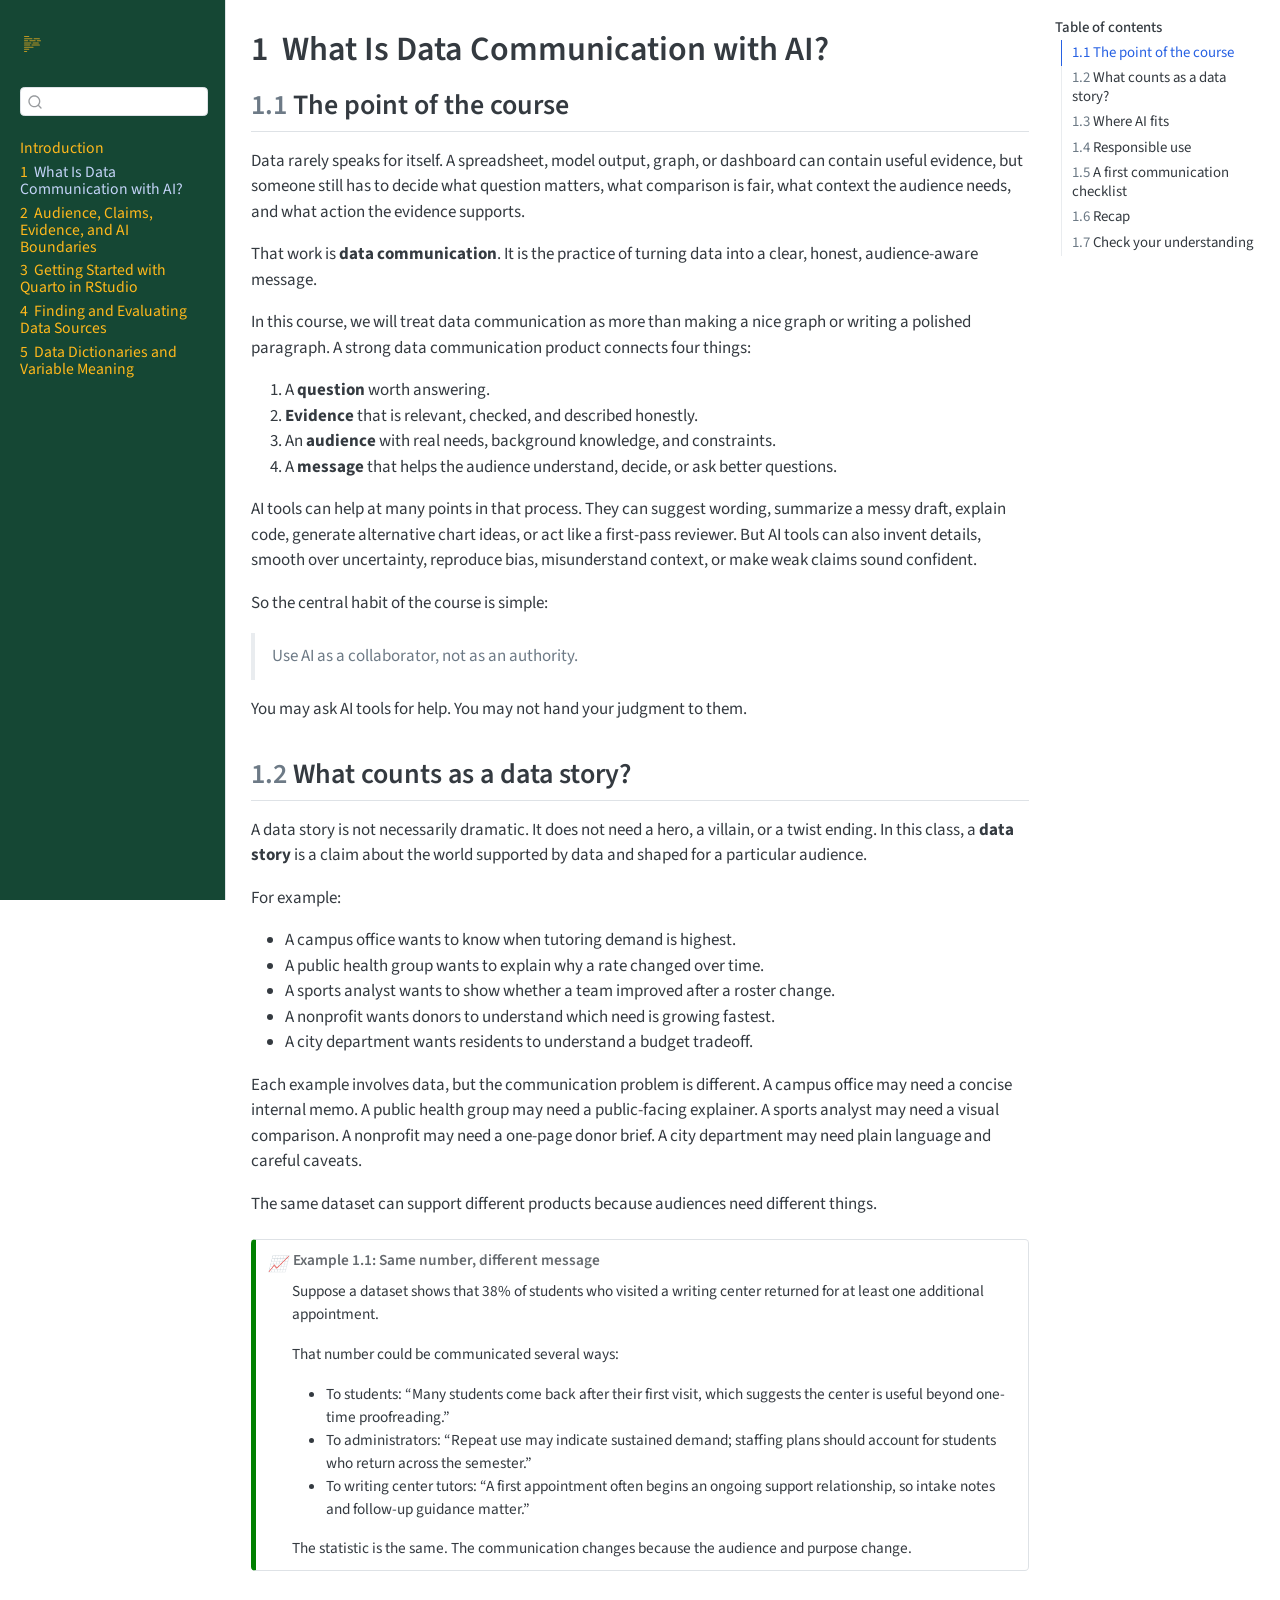
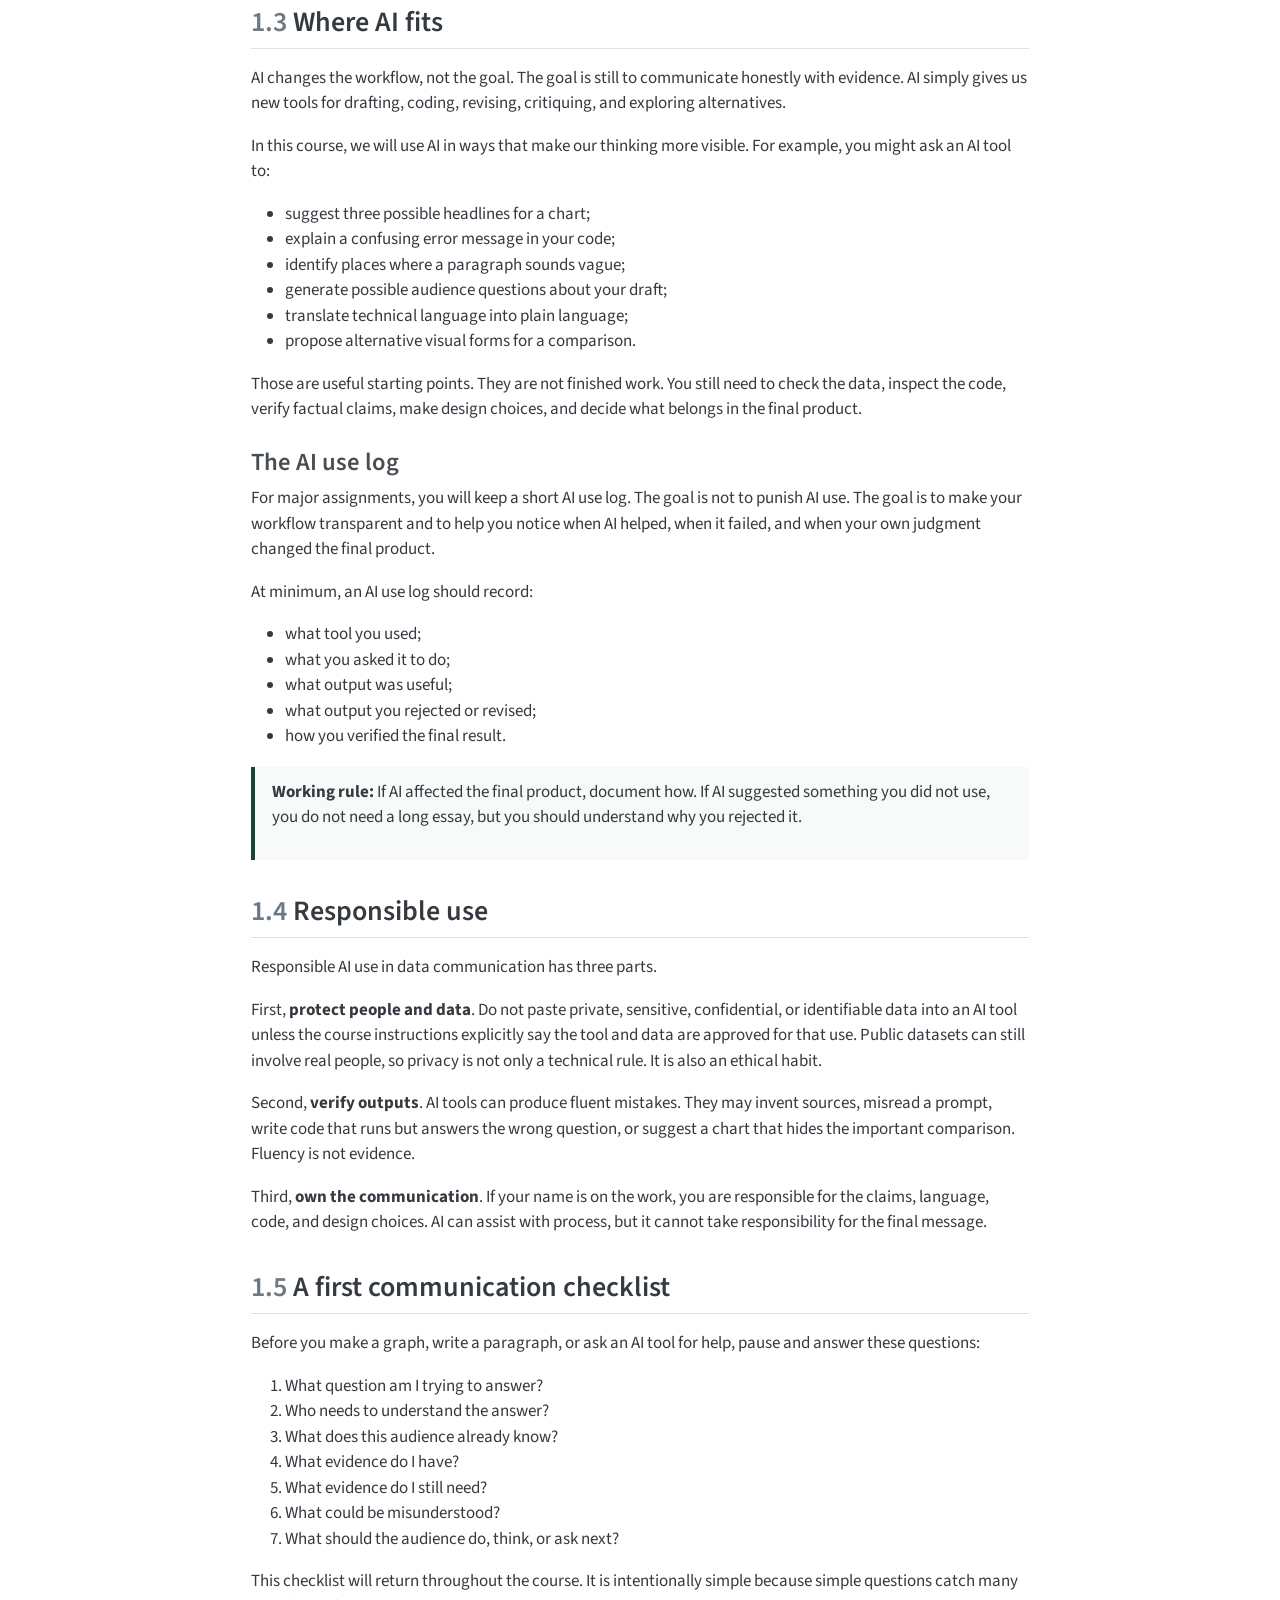
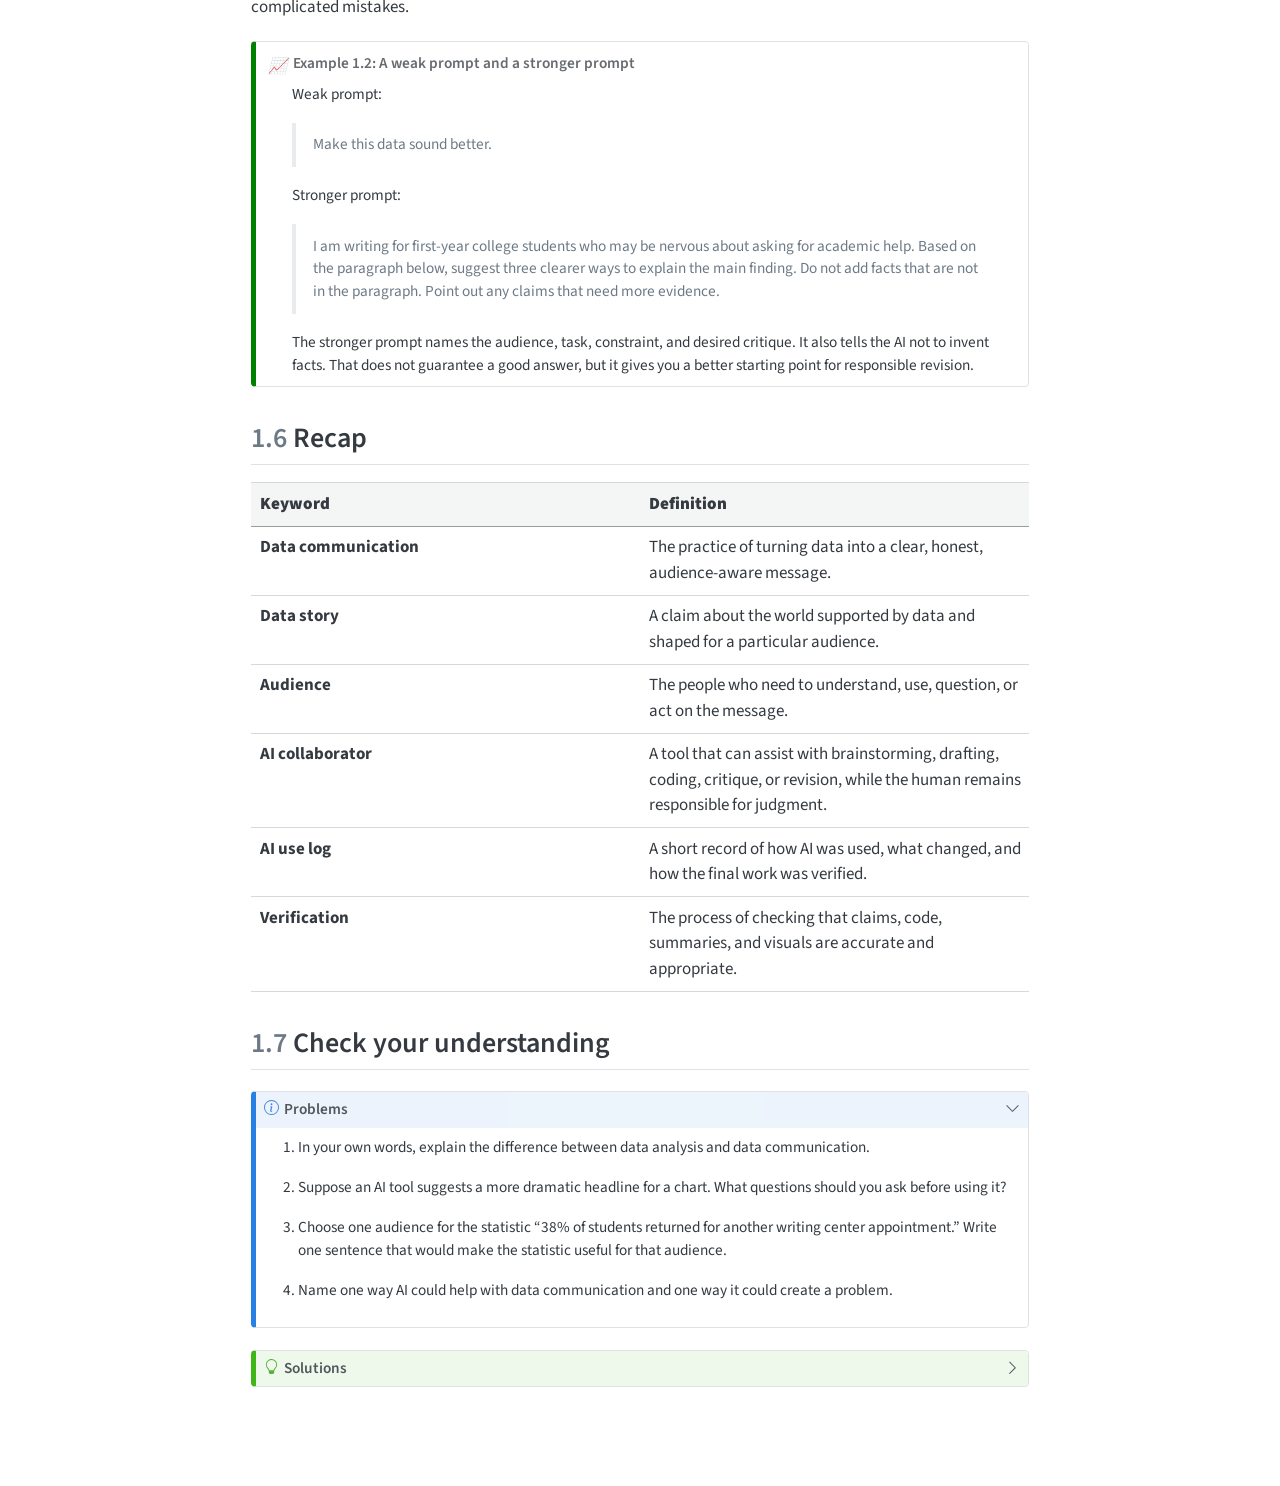
==== docs/01.html @ f8202a1c "add 05" ====
<!DOCTYPE html>
<html xmlns="http://www.w3.org/1999/xhtml" lang="en" xml:lang="en"><head>

<meta charset="utf-8">
<meta name="generator" content="quarto-1.9.38">

<meta name="viewport" content="width=device-width, initial-scale=1.0, user-scalable=yes">


<title>1&nbsp; What Is Data Communication with AI? – STA 2310 Data Communication with AI</title>
<style>
/* Default styles provided by pandoc.
** See https://pandoc.org/MANUAL.html#variables-for-html for config info.
*/
code{white-space: pre-wrap;}
span.smallcaps{font-variant: small-caps;}
div.columns{display: flex; gap: min(4vw, 1.5em);}
div.column{flex: auto; overflow-x: auto;}
div.hanging-indent{margin-left: 1.5em; text-indent: -1.5em;}
ul.task-list{list-style: none;}
ul.task-list li input[type="checkbox"] {
  width: 0.8em;
  margin: 0 0.8em 0.2em -1em; /* quarto-specific, see https://github.com/quarto-dev/quarto-cli/issues/4556 */ 
  vertical-align: middle;
}
</style>


<script src="site_libs/quarto-nav/quarto-nav.js"></script>
<script src="site_libs/quarto-nav/headroom.min.js"></script>
<script src="site_libs/clipboard/clipboard.min.js"></script>
<script src="site_libs/quarto-search/autocomplete.umd.js"></script>
<script src="site_libs/quarto-search/fuse.min.js"></script>
<script src="site_libs/quarto-search/quarto-search.js"></script>
<meta name="quarto:offset" content="./">
<script src="site_libs/quarto-html/quarto.js" type="module"></script>
<script src="site_libs/quarto-html/tabsets/tabsets.js" type="module"></script>
<script src="site_libs/quarto-html/popper.min.js"></script>
<script src="site_libs/quarto-html/tippy.umd.min.js"></script>
<script src="site_libs/quarto-html/anchor.min.js"></script>
<link href="site_libs/quarto-html/tippy.css" rel="stylesheet">
<link href="site_libs/quarto-html/quarto-syntax-highlighting-15634bcf2e68342d4ad2dfa704d543f6.css" rel="stylesheet" id="quarto-text-highlighting-styles">
<script src="site_libs/bootstrap/bootstrap.min.js"></script>
<link href="site_libs/bootstrap/bootstrap-icons.css" rel="stylesheet">
<link href="site_libs/bootstrap/bootstrap-ac731d99f942368ec2047317e7e82b91.min.css" rel="stylesheet" append-hash="true" id="quarto-bootstrap" data-mode="light">
<script id="quarto-search-options" type="application/json">{
  "location": "sidebar",
  "copy-button": false,
  "collapse-after": 3,
  "panel-placement": "start",
  "type": "textbox",
  "limit": 50,
  "keyboard-shortcut": [
    "f",
    "/",
    "s"
  ],
  "show-item-context": false,
  "language": {
    "search-no-results-text": "No results",
    "search-matching-documents-text": "matching documents",
    "search-copy-link-title": "Copy link to search",
    "search-hide-matches-text": "Hide additional matches",
    "search-more-match-text": "more match in this document",
    "search-more-matches-text": "more matches in this document",
    "search-clear-button-title": "Clear",
    "search-text-placeholder": "",
    "search-detached-cancel-button-title": "Cancel",
    "search-submit-button-title": "Submit",
    "search-label": "Search"
  }
}</script>
<style type="text/css">
.sidebar .chapter-number {
color: #FFB81c;
}
.center-panel.quarto-layout-panel {
justify-content: center;
column-gap: 1rem;
}
</style>
<style>
div.callout-example.callout {
  border-left-color: #008000;
}
div.callout-example.callout-style-default > .callout-header {
  background-color: rgba(0, 128, 0, 0.13);
}
div.callout-example .callout-toggle::before {  background-image: url('data:image/svg+xml,<svg xmlns="http://www.w3.org/2000/svg" width="16" height="16" fill="rgb(33, 37, 41)" class="bi bi-chevron-down" viewBox="0 0 16 16"><path fill-rule="evenodd" d="M1.646 4.646a.5.5 0 0 1 .708 0L8 10.293l5.646-5.647a.5.5 0 0 1 .708.708l-6 6a.5.5 0 0 1-.708 0l-6-6a.5.5 0 0 1 0-.708z"/></svg>');}
div.callout-example.callout-style-default .callout-icon::before, div.callout-example.callout-titled .callout-icon::before {
  content: '📈';
  background-image: none;
}
</style>


<link rel="stylesheet" href="styles.css">
</head>

<body class="nav-sidebar docked quarto-light">

<div id="quarto-search-results"></div>
  <header id="quarto-header" class="headroom fixed-top">
  <nav class="quarto-secondary-nav">
    <div class="container-fluid d-flex">
      <button type="button" class="quarto-btn-toggle btn" data-bs-toggle="collapse" role="button" data-bs-target=".quarto-sidebar-collapse-item" aria-controls="quarto-sidebar" aria-expanded="false" aria-label="Toggle sidebar navigation" onclick="if (window.quartoToggleHeadroom) { window.quartoToggleHeadroom(); }">
        <i class="bi bi-layout-text-sidebar-reverse"></i>
      </button>
        <nav class="quarto-page-breadcrumbs" aria-label="breadcrumb"><ol class="breadcrumb"><li class="breadcrumb-item"><a href="./01.html"><span class="chapter-number">1</span>&nbsp; <span class="chapter-title">What Is Data Communication with AI?</span></a></li></ol></nav>
        <a class="flex-grow-1" role="navigation" data-bs-toggle="collapse" data-bs-target=".quarto-sidebar-collapse-item" aria-controls="quarto-sidebar" aria-expanded="false" aria-label="Toggle sidebar navigation" onclick="if (window.quartoToggleHeadroom) { window.quartoToggleHeadroom(); }">      
        </a>
      <button type="button" class="btn quarto-search-button" aria-label="Search" onclick="window.quartoOpenSearch();">
        <i class="bi bi-search"></i>
      </button>
    </div>
  </nav>
</header>
<!-- content -->
<div id="quarto-content" class="quarto-container page-columns page-rows-contents page-layout-article">
<!-- sidebar -->
  <nav id="quarto-sidebar" class="sidebar collapse collapse-horizontal quarto-sidebar-collapse-item sidebar-navigation docked overflow-auto">
    <div class="pt-lg-2 mt-2 text-left sidebar-header">
    <div class="sidebar-title mb-0 py-0">
      <a href="./"></a> 
        <div class="sidebar-tools-main">
  <a href="" class="quarto-reader-toggle quarto-navigation-tool px-1" onclick="window.quartoToggleReader(); return false;" title="Toggle reader mode">
  <div class="quarto-reader-toggle-btn">
  <i class="bi"></i>
  </div>
</a>
</div>
    </div>
      </div>
        <div class="mt-2 flex-shrink-0 align-items-center">
        <div class="sidebar-search">
        <div id="quarto-search" class="" title="Search"></div>
        </div>
        </div>
    <div class="sidebar-menu-container"> 
    <ul class="list-unstyled mt-1">
        <li class="sidebar-item">
  <div class="sidebar-item-container"> 
  <a href="./index.html" class="sidebar-item-text sidebar-link">
 <span class="menu-text">Introduction</span></a>
  </div>
</li>
        <li class="sidebar-item">
  <div class="sidebar-item-container"> 
  <a href="./01.html" class="sidebar-item-text sidebar-link active">
 <span class="menu-text"><span class="chapter-number">1</span>&nbsp; <span class="chapter-title">What Is Data Communication with AI?</span></span></a>
  </div>
</li>
        <li class="sidebar-item">
  <div class="sidebar-item-container"> 
  <a href="./02.html" class="sidebar-item-text sidebar-link">
 <span class="menu-text"><span class="chapter-number">2</span>&nbsp; <span class="chapter-title">Audience, Claims, Evidence, and AI Boundaries</span></span></a>
  </div>
</li>
        <li class="sidebar-item">
  <div class="sidebar-item-container"> 
  <a href="./03.html" class="sidebar-item-text sidebar-link">
 <span class="menu-text"><span class="chapter-number">3</span>&nbsp; <span class="chapter-title">Getting Started with Quarto in RStudio</span></span></a>
  </div>
</li>
        <li class="sidebar-item">
  <div class="sidebar-item-container"> 
  <a href="./04.html" class="sidebar-item-text sidebar-link">
 <span class="menu-text"><span class="chapter-number">4</span>&nbsp; <span class="chapter-title">Finding and Evaluating Data Sources</span></span></a>
  </div>
</li>
        <li class="sidebar-item">
  <div class="sidebar-item-container"> 
  <a href="./05.html" class="sidebar-item-text sidebar-link">
 <span class="menu-text"><span class="chapter-number">5</span>&nbsp; <span class="chapter-title">Data Dictionaries and Variable Meaning</span></span></a>
  </div>
</li>
    </ul>
    </div>
</nav>
<div id="quarto-sidebar-glass" class="quarto-sidebar-collapse-item" data-bs-toggle="collapse" data-bs-target=".quarto-sidebar-collapse-item"></div>
<!-- margin-sidebar -->
    <div id="quarto-margin-sidebar" class="sidebar margin-sidebar">
        <nav id="TOC" role="doc-toc" class="toc-active">
    <h2 id="toc-title">Table of contents</h2>
   
  <ul>
  <li><a href="#the-point-of-the-course" id="toc-the-point-of-the-course" class="nav-link active" data-scroll-target="#the-point-of-the-course"><span class="header-section-number">1.1</span> The point of the course</a></li>
  <li><a href="#what-counts-as-a-data-story" id="toc-what-counts-as-a-data-story" class="nav-link" data-scroll-target="#what-counts-as-a-data-story"><span class="header-section-number">1.2</span> What counts as a data story?</a></li>
  <li><a href="#where-ai-fits" id="toc-where-ai-fits" class="nav-link" data-scroll-target="#where-ai-fits"><span class="header-section-number">1.3</span> Where AI fits</a>
  <ul class="collapse">
  <li><a href="#the-ai-use-log" id="toc-the-ai-use-log" class="nav-link" data-scroll-target="#the-ai-use-log">The AI use log</a></li>
  </ul></li>
  <li><a href="#responsible-use" id="toc-responsible-use" class="nav-link" data-scroll-target="#responsible-use"><span class="header-section-number">1.4</span> Responsible use</a></li>
  <li><a href="#a-first-communication-checklist" id="toc-a-first-communication-checklist" class="nav-link" data-scroll-target="#a-first-communication-checklist"><span class="header-section-number">1.5</span> A first communication checklist</a></li>
  <li><a href="#recap" id="toc-recap" class="nav-link" data-scroll-target="#recap"><span class="header-section-number">1.6</span> Recap</a></li>
  <li><a href="#check-your-understanding" id="toc-check-your-understanding" class="nav-link" data-scroll-target="#check-your-understanding"><span class="header-section-number">1.7</span> Check your understanding</a></li>
  </ul>
</nav>
    </div>
<!-- main -->
<main class="content" id="quarto-document-content">

<header id="title-block-header" class="quarto-title-block default">
<div class="quarto-title">
<h1 class="title"><span class="chapter-number">1</span>&nbsp; <span class="chapter-title">What Is Data Communication with AI?</span></h1>
</div>



<div class="quarto-title-meta">

    
  
    
  </div>
  


</header>


<section id="the-point-of-the-course" class="level2" data-number="1.1">
<h2 data-number="1.1" class="anchored" data-anchor-id="the-point-of-the-course"><span class="header-section-number">1.1</span> The point of the course</h2>
<p>Data rarely speaks for itself. A spreadsheet, model output, graph, or dashboard can contain useful evidence, but someone still has to decide what question matters, what comparison is fair, what context the audience needs, and what action the evidence supports.</p>
<p>That work is <strong>data communication</strong>. It is the practice of turning data into a clear, honest, audience-aware message.</p>
<p>In this course, we will treat data communication as more than making a nice graph or writing a polished paragraph. A strong data communication product connects four things:</p>
<ol type="1">
<li>A <strong>question</strong> worth answering.</li>
<li><strong>Evidence</strong> that is relevant, checked, and described honestly.</li>
<li>An <strong>audience</strong> with real needs, background knowledge, and constraints.</li>
<li>A <strong>message</strong> that helps the audience understand, decide, or ask better questions.</li>
</ol>
<p>AI tools can help at many points in that process. They can suggest wording, summarize a messy draft, explain code, generate alternative chart ideas, or act like a first-pass reviewer. But AI tools can also invent details, smooth over uncertainty, reproduce bias, misunderstand context, or make weak claims sound confident.</p>
<p>So the central habit of the course is simple:</p>
<blockquote class="blockquote">
<p>Use AI as a collaborator, not as an authority.</p>
</blockquote>
<p>You may ask AI tools for help. You may not hand your judgment to them.</p>
</section>
<section id="what-counts-as-a-data-story" class="level2" data-number="1.2">
<h2 data-number="1.2" class="anchored" data-anchor-id="what-counts-as-a-data-story"><span class="header-section-number">1.2</span> What counts as a data story?</h2>
<p>A data story is not necessarily dramatic. It does not need a hero, a villain, or a twist ending. In this class, a <strong>data story</strong> is a claim about the world supported by data and shaped for a particular audience.</p>
<p>For example:</p>
<ul>
<li>A campus office wants to know when tutoring demand is highest.</li>
<li>A public health group wants to explain why a rate changed over time.</li>
<li>A sports analyst wants to show whether a team improved after a roster change.</li>
<li>A nonprofit wants donors to understand which need is growing fastest.</li>
<li>A city department wants residents to understand a budget tradeoff.</li>
</ul>
<p>Each example involves data, but the communication problem is different. A campus office may need a concise internal memo. A public health group may need a public-facing explainer. A sports analyst may need a visual comparison. A nonprofit may need a one-page donor brief. A city department may need plain language and careful caveats.</p>
<p>The same dataset can support different products because audiences need different things.</p>
<div class="callout callout-style-simple callout-example callout-titled">
<div class="callout-header d-flex align-content-center">
<div class="callout-icon-container">
<i class="callout-icon"></i>
</div>
<div class="callout-title-container flex-fill">
<span class="screen-reader-only">Example</span>Example 1.1: Same number, different message
</div>
</div>
<div class="callout-body-container callout-body">
<p>Suppose a dataset shows that 38% of students who visited a writing center returned for at least one additional appointment.</p>
<p>That number could be communicated several ways:</p>
<ul>
<li>To students: “Many students come back after their first visit, which suggests the center is useful beyond one-time proofreading.”</li>
<li>To administrators: “Repeat use may indicate sustained demand; staffing plans should account for students who return across the semester.”</li>
<li>To writing center tutors: “A first appointment often begins an ongoing support relationship, so intake notes and follow-up guidance matter.”</li>
</ul>
<p>The statistic is the same. The communication changes because the audience and purpose change.</p>
</div>
</div>
</section>
<section id="where-ai-fits" class="level2" data-number="1.3">
<h2 data-number="1.3" class="anchored" data-anchor-id="where-ai-fits"><span class="header-section-number">1.3</span> Where AI fits</h2>
<p>AI changes the workflow, not the goal. The goal is still to communicate honestly with evidence. AI simply gives us new tools for drafting, coding, revising, critiquing, and exploring alternatives.</p>
<p>In this course, we will use AI in ways that make our thinking more visible. For example, you might ask an AI tool to:</p>
<ul>
<li>suggest three possible headlines for a chart;</li>
<li>explain a confusing error message in your code;</li>
<li>identify places where a paragraph sounds vague;</li>
<li>generate possible audience questions about your draft;</li>
<li>translate technical language into plain language;</li>
<li>propose alternative visual forms for a comparison.</li>
</ul>
<p>Those are useful starting points. They are not finished work. You still need to check the data, inspect the code, verify factual claims, make design choices, and decide what belongs in the final product.</p>
<section id="the-ai-use-log" class="level3">
<h3 class="anchored" data-anchor-id="the-ai-use-log">The AI use log</h3>
<p>For major assignments, you will keep a short AI use log. The goal is not to punish AI use. The goal is to make your workflow transparent and to help you notice when AI helped, when it failed, and when your own judgment changed the final product.</p>
<p>At minimum, an AI use log should record:</p>
<ul>
<li>what tool you used;</li>
<li>what you asked it to do;</li>
<li>what output was useful;</li>
<li>what output you rejected or revised;</li>
<li>how you verified the final result.</li>
</ul>
<div class="ai-use-log">
<p><strong>Working rule:</strong> If AI affected the final product, document how. If AI suggested something you did not use, you do not need a long essay, but you should understand why you rejected it.</p>
</div>
</section>
</section>
<section id="responsible-use" class="level2" data-number="1.4">
<h2 data-number="1.4" class="anchored" data-anchor-id="responsible-use"><span class="header-section-number">1.4</span> Responsible use</h2>
<p>Responsible AI use in data communication has three parts.</p>
<p>First, <strong>protect people and data</strong>. Do not paste private, sensitive, confidential, or identifiable data into an AI tool unless the course instructions explicitly say the tool and data are approved for that use. Public datasets can still involve real people, so privacy is not only a technical rule. It is also an ethical habit.</p>
<p>Second, <strong>verify outputs</strong>. AI tools can produce fluent mistakes. They may invent sources, misread a prompt, write code that runs but answers the wrong question, or suggest a chart that hides the important comparison. Fluency is not evidence.</p>
<p>Third, <strong>own the communication</strong>. If your name is on the work, you are responsible for the claims, language, code, and design choices. AI can assist with process, but it cannot take responsibility for the final message.</p>
</section>
<section id="a-first-communication-checklist" class="level2" data-number="1.5">
<h2 data-number="1.5" class="anchored" data-anchor-id="a-first-communication-checklist"><span class="header-section-number">1.5</span> A first communication checklist</h2>
<p>Before you make a graph, write a paragraph, or ask an AI tool for help, pause and answer these questions:</p>
<ol type="1">
<li>What question am I trying to answer?</li>
<li>Who needs to understand the answer?</li>
<li>What does this audience already know?</li>
<li>What evidence do I have?</li>
<li>What evidence do I still need?</li>
<li>What could be misunderstood?</li>
<li>What should the audience do, think, or ask next?</li>
</ol>
<p>This checklist will return throughout the course. It is intentionally simple because simple questions catch many complicated mistakes.</p>
<div class="callout callout-style-simple callout-example callout-titled">
<div class="callout-header d-flex align-content-center">
<div class="callout-icon-container">
<i class="callout-icon"></i>
</div>
<div class="callout-title-container flex-fill">
<span class="screen-reader-only">Example</span>Example 1.2: A weak prompt and a stronger prompt
</div>
</div>
<div class="callout-body-container callout-body">
<p>Weak prompt:</p>
<blockquote class="blockquote">
<p>Make this data sound better.</p>
</blockquote>
<p>Stronger prompt:</p>
<blockquote class="blockquote">
<p>I am writing for first-year college students who may be nervous about asking for academic help. Based on the paragraph below, suggest three clearer ways to explain the main finding. Do not add facts that are not in the paragraph. Point out any claims that need more evidence.</p>
</blockquote>
<p>The stronger prompt names the audience, task, constraint, and desired critique. It also tells the AI not to invent facts. That does not guarantee a good answer, but it gives you a better starting point for responsible revision.</p>
</div>
</div>
<!-- ## What to bring to the first class meeting -->
<!-- Before class, be ready to discuss a recent example of data communication. It can be a chart, article, dashboard, social media post, sports graphic, public policy claim, or organizational report. -->
<!-- As you look at it, ask: -->
<!-- - What claim is being made? -->
<!-- - What data or evidence supports the claim? -->
<!-- - Who seems to be the intended audience? -->
<!-- - What is clear? -->
<!-- - What is missing, confusing, or potentially misleading? -->
<!-- - Where might AI help improve it, and where might AI make it worse? -->
<!-- You do not need a polished analysis. Bring curiosity and one example you can describe. -->
</section>
<section id="recap" class="level2" data-number="1.6">
<h2 data-number="1.6" class="anchored" data-anchor-id="recap"><span class="header-section-number">1.6</span> Recap</h2>
<div class="recap-table">
<table class="caption-top table">
<colgroup>
<col style="width: 50%">
<col style="width: 50%">
</colgroup>
<thead>
<tr class="header">
<th><strong>Keyword</strong></th>
<th><strong>Definition</strong></th>
</tr>
</thead>
<tbody>
<tr class="odd">
<td><strong>Data communication</strong></td>
<td>The practice of turning data into a clear, honest, audience-aware message.</td>
</tr>
<tr class="even">
<td><strong>Data story</strong></td>
<td>A claim about the world supported by data and shaped for a particular audience.</td>
</tr>
<tr class="odd">
<td><strong>Audience</strong></td>
<td>The people who need to understand, use, question, or act on the message.</td>
</tr>
<tr class="even">
<td><strong>AI collaborator</strong></td>
<td>A tool that can assist with brainstorming, drafting, coding, critique, or revision, while the human remains responsible for judgment.</td>
</tr>
<tr class="odd">
<td><strong>AI use log</strong></td>
<td>A short record of how AI was used, what changed, and how the final work was verified.</td>
</tr>
<tr class="even">
<td><strong>Verification</strong></td>
<td>The process of checking that claims, code, summaries, and visuals are accurate and appropriate.</td>
</tr>
</tbody>
</table>
</div>
</section>
<section id="check-your-understanding" class="level2" data-number="1.7">
<h2 data-number="1.7" class="anchored" data-anchor-id="check-your-understanding"><span class="header-section-number">1.7</span> Check your understanding</h2>
<div class="callout callout-style-default callout-note callout-titled" title="Problems">
<div class="callout-header d-flex align-content-center" data-bs-toggle="collapse" data-bs-target=".callout-3-contents" aria-controls="callout-3" aria-expanded="true" aria-label="Toggle callout">
<div class="callout-icon-container">
<i class="callout-icon"></i>
</div>
<div class="callout-title-container flex-fill">
<span class="screen-reader-only">Note</span>Problems
</div>
<div class="callout-btn-toggle d-inline-block border-0 py-1 ps-1 pe-0 float-end"><i class="callout-toggle"></i></div>
</div>
<div id="callout-3" class="callout-3-contents callout-collapse collapse show">
<div class="callout-body-container callout-body">
<ol type="1">
<li><p>In your own words, explain the difference between data analysis and data communication.</p></li>
<li><p>Suppose an AI tool suggests a more dramatic headline for a chart. What questions should you ask before using it?</p></li>
<li><p>Choose one audience for the statistic “38% of students returned for another writing center appointment.” Write one sentence that would make the statistic useful for that audience.</p></li>
<li><p>Name one way AI could help with data communication and one way it could create a problem.</p></li>
</ol>
</div>
</div>
</div>
<div class="callout callout-style-default callout-tip callout-titled" title="Solutions">
<div class="callout-header d-flex align-content-center collapsed" data-bs-toggle="collapse" data-bs-target=".callout-4-contents" aria-controls="callout-4" aria-expanded="false" aria-label="Toggle callout">
<div class="callout-icon-container">
<i class="callout-icon"></i>
</div>
<div class="callout-title-container flex-fill">
<span class="screen-reader-only">Tip</span>Solutions
</div>
<div class="callout-btn-toggle d-inline-block border-0 py-1 ps-1 pe-0 float-end"><i class="callout-toggle"></i></div>
</div>
<div id="callout-4" class="callout-4-contents callout-collapse collapse">
<div class="callout-body-container callout-body">
<ol type="1">
<li><p>Data analysis focuses on working with data to find patterns, summaries, comparisons, or models. Data communication focuses on explaining evidence clearly to an audience so they can understand, decide, or ask better questions.</p></li>
<li><p>Ask whether the headline is accurate, whether it exaggerates the evidence, whether it matches the audience, whether it hides uncertainty, and whether every claim in it can be supported by the data.</p></li>
<li><p>Answers will vary. For administrators: “Because more than one-third of students return after an initial appointment, staffing plans should account for repeat visits rather than only first-time demand.”</p></li>
<li><p>AI could help by suggesting clearer wording or possible audience questions. It could create a problem by inventing facts, overstating a result, missing context, or making biased language sound polished.</p></li>
</ol>
</div>
</div>
</div>


</section>

</main> <!-- /main -->
<script id="quarto-html-after-body" type="application/javascript">
  window.document.addEventListener("DOMContentLoaded", function (event) {
    const icon = "";
    const anchorJS = new window.AnchorJS();
    anchorJS.options = {
      placement: 'right',
      icon: icon
    };
    anchorJS.add('.anchored');
    const isCodeAnnotation = (el) => {
      for (const clz of el.classList) {
        if (clz.startsWith('code-annotation-')) {                     
          return true;
        }
      }
      return false;
    }
    const onCopySuccess = function(e) {
      // button target
      const button = e.trigger;
      // don't keep focus
      button.blur();
      // flash "checked"
      button.classList.add('code-copy-button-checked');
      var currentTitle = button.getAttribute("title");
      button.setAttribute("title", "Copied!");
      let tooltip;
      if (window.bootstrap) {
        button.setAttribute("data-bs-toggle", "tooltip");
        button.setAttribute("data-bs-placement", "left");
        button.setAttribute("data-bs-title", "Copied!");
        tooltip = new bootstrap.Tooltip(button, 
          { trigger: "manual", 
            customClass: "code-copy-button-tooltip",
            offset: [0, -8]});
        tooltip.show();    
      }
      setTimeout(function() {
        if (tooltip) {
          tooltip.hide();
          button.removeAttribute("data-bs-title");
          button.removeAttribute("data-bs-toggle");
          button.removeAttribute("data-bs-placement");
        }
        button.setAttribute("title", currentTitle);
        button.classList.remove('code-copy-button-checked');
      }, 1000);
      // clear code selection
      e.clearSelection();
    }
    const getTextToCopy = function(trigger) {
      const outerScaffold = trigger.parentElement.cloneNode(true);
      const codeEl = outerScaffold.querySelector('code');
      for (const childEl of codeEl.children) {
        if (isCodeAnnotation(childEl)) {
          childEl.remove();
        }
      }
      return codeEl.innerText;
    }
    const clipboard = new window.ClipboardJS('.code-copy-button:not([data-in-quarto-modal])', {
      text: getTextToCopy
    });
    clipboard.on('success', onCopySuccess);
    if (window.document.getElementById('quarto-embedded-source-code-modal')) {
      const clipboardModal = new window.ClipboardJS('.code-copy-button[data-in-quarto-modal]', {
        text: getTextToCopy,
        container: window.document.getElementById('quarto-embedded-source-code-modal')
      });
      clipboardModal.on('success', onCopySuccess);
    }
      var localhostRegex = new RegExp(/^(?:http|https):\/\/localhost\:?[0-9]*\//);
      var mailtoRegex = new RegExp(/^mailto:/);
        var filterRegex = new RegExp('/' + window.location.host + '/');
      var isInternal = (href) => {
          return filterRegex.test(href) || localhostRegex.test(href) || mailtoRegex.test(href);
      }
      // Inspect non-navigation links and adorn them if external
     var links = window.document.querySelectorAll('a[href]:not(.nav-link):not(.navbar-brand):not(.toc-action):not(.sidebar-link):not(.sidebar-item-toggle):not(.pagination-link):not(.no-external):not([aria-hidden]):not(.dropdown-item):not(.quarto-navigation-tool):not(.about-link)');
      for (var i=0; i<links.length; i++) {
        const link = links[i];
        if (!isInternal(link.href)) {
          // undo the damage that might have been done by quarto-nav.js in the case of
          // links that we want to consider external
          if (link.dataset.originalHref !== undefined) {
            link.href = link.dataset.originalHref;
          }
        }
      }
    function tippyHover(el, contentFn, onTriggerFn, onUntriggerFn) {
      const config = {
        allowHTML: true,
        maxWidth: 500,
        delay: 100,
        arrow: false,
        appendTo: function(el) {
            return el.parentElement;
        },
        interactive: true,
        interactiveBorder: 10,
        theme: 'quarto',
        placement: 'bottom-start',
      };
      if (contentFn) {
        config.content = contentFn;
      }
      if (onTriggerFn) {
        config.onTrigger = onTriggerFn;
      }
      if (onUntriggerFn) {
        config.onUntrigger = onUntriggerFn;
      }
      window.tippy(el, config); 
    }
    const noterefs = window.document.querySelectorAll('a[role="doc-noteref"]');
    for (var i=0; i<noterefs.length; i++) {
      const ref = noterefs[i];
      tippyHover(ref, function() {
        // use id or data attribute instead here
        let href = ref.getAttribute('data-footnote-href') || ref.getAttribute('href');
        try { href = new URL(href).hash; } catch {}
        const id = href.replace(/^#\/?/, "");
        const note = window.document.getElementById(id);
        if (note) {
          return note.innerHTML;
        } else {
          return "";
        }
      });
    }
    const xrefs = window.document.querySelectorAll('a.quarto-xref');
    const processXRef = (id, note) => {
      // Strip column container classes
      const stripColumnClz = (el) => {
        el.classList.remove("page-full", "page-columns");
        if (el.children) {
          for (const child of el.children) {
            stripColumnClz(child);
          }
        }
      }
      stripColumnClz(note)
      if (id === null || id.startsWith('sec-')) {
        // Special case sections, only their first couple elements
        const container = document.createElement("div");
        if (note.children && note.children.length > 2) {
          container.appendChild(note.children[0].cloneNode(true));
          for (let i = 1; i < note.children.length; i++) {
            const child = note.children[i];
            if (child.tagName === "P" && child.innerText === "") {
              continue;
            } else {
              container.appendChild(child.cloneNode(true));
              break;
            }
          }
          if (window.Quarto?.typesetMath) {
            window.Quarto.typesetMath(container);
          }
          return container.innerHTML
        } else {
          if (window.Quarto?.typesetMath) {
            window.Quarto.typesetMath(note);
          }
          return note.innerHTML;
        }
      } else {
        // Remove any anchor links if they are present
        const anchorLink = note.querySelector('a.anchorjs-link');
        if (anchorLink) {
          anchorLink.remove();
        }
        if (window.Quarto?.typesetMath) {
          window.Quarto.typesetMath(note);
        }
        if (note.classList.contains("callout")) {
          return note.outerHTML;
        } else {
          return note.innerHTML;
        }
      }
    }
    for (var i=0; i<xrefs.length; i++) {
      const xref = xrefs[i];
      tippyHover(xref, undefined, function(instance) {
        instance.disable();
        let url = xref.getAttribute('href');
        let hash = undefined; 
        if (url.startsWith('#')) {
          hash = url;
        } else {
          try { hash = new URL(url).hash; } catch {}
        }
        if (hash) {
          const id = hash.replace(/^#\/?/, "");
          const note = window.document.getElementById(id);
          if (note !== null) {
            try {
              const html = processXRef(id, note.cloneNode(true));
              instance.setContent(html);
            } finally {
              instance.enable();
              instance.show();
            }
          } else {
            // See if we can fetch this
            fetch(url.split('#')[0])
            .then(res => res.text())
            .then(html => {
              const parser = new DOMParser();
              const htmlDoc = parser.parseFromString(html, "text/html");
              const note = htmlDoc.getElementById(id);
              if (note !== null) {
                const html = processXRef(id, note);
                instance.setContent(html);
              } 
            }).finally(() => {
              instance.enable();
              instance.show();
            });
          }
        } else {
          // See if we can fetch a full url (with no hash to target)
          // This is a special case and we should probably do some content thinning / targeting
          fetch(url)
          .then(res => res.text())
          .then(html => {
            const parser = new DOMParser();
            const htmlDoc = parser.parseFromString(html, "text/html");
            const note = htmlDoc.querySelector('main.content');
            if (note !== null) {
              // This should only happen for chapter cross references
              // (since there is no id in the URL)
              // remove the first header
              if (note.children.length > 0 && note.children[0].tagName === "HEADER") {
                note.children[0].remove();
              }
              const html = processXRef(null, note);
              instance.setContent(html);
            } 
          }).finally(() => {
            instance.enable();
            instance.show();
          });
        }
      }, function(instance) {
      });
    }
        let selectedAnnoteEl;
        const selectorForAnnotation = ( cell, annotation) => {
          let cellAttr = 'data-code-cell="' + cell + '"';
          let lineAttr = 'data-code-annotation="' +  annotation + '"';
          const selector = 'span[' + cellAttr + '][' + lineAttr + ']';
          return selector;
        }
        const selectCodeLines = (annoteEl) => {
          const doc = window.document;
          const targetCell = annoteEl.getAttribute("data-target-cell");
          const targetAnnotation = annoteEl.getAttribute("data-target-annotation");
          const annoteSpan = window.document.querySelector(selectorForAnnotation(targetCell, targetAnnotation));
          const lines = annoteSpan.getAttribute("data-code-lines").split(",");
          const lineIds = lines.map((line) => {
            return targetCell + "-" + line;
          })
          let top = null;
          let height = null;
          let parent = null;
          if (lineIds.length > 0) {
              //compute the position of the single el (top and bottom and make a div)
              const el = window.document.getElementById(lineIds[0]);
              top = el.offsetTop;
              height = el.offsetHeight;
              parent = el.parentElement.parentElement;
            if (lineIds.length > 1) {
              const lastEl = window.document.getElementById(lineIds[lineIds.length - 1]);
              const bottom = lastEl.offsetTop + lastEl.offsetHeight;
              height = bottom - top;
            }
            if (top !== null && height !== null && parent !== null) {
              // cook up a div (if necessary) and position it 
              let div = window.document.getElementById("code-annotation-line-highlight");
              if (div === null) {
                div = window.document.createElement("div");
                div.setAttribute("id", "code-annotation-line-highlight");
                div.style.position = 'absolute';
                parent.appendChild(div);
              }
              div.style.top = top - 2 + "px";
              div.style.height = height + 4 + "px";
              div.style.left = 0;
              let gutterDiv = window.document.getElementById("code-annotation-line-highlight-gutter");
              if (gutterDiv === null) {
                gutterDiv = window.document.createElement("div");
                gutterDiv.setAttribute("id", "code-annotation-line-highlight-gutter");
                gutterDiv.style.position = 'absolute';
                const codeCell = window.document.getElementById(targetCell);
                const gutter = codeCell.querySelector('.code-annotation-gutter');
                gutter.appendChild(gutterDiv);
              }
              gutterDiv.style.top = top - 2 + "px";
              gutterDiv.style.height = height + 4 + "px";
            }
            selectedAnnoteEl = annoteEl;
          }
        };
        const unselectCodeLines = () => {
          const elementsIds = ["code-annotation-line-highlight", "code-annotation-line-highlight-gutter"];
          elementsIds.forEach((elId) => {
            const div = window.document.getElementById(elId);
            if (div) {
              div.remove();
            }
          });
          selectedAnnoteEl = undefined;
        };
          // Handle positioning of the toggle
      window.addEventListener(
        "resize",
        throttle(() => {
          elRect = undefined;
          if (selectedAnnoteEl) {
            selectCodeLines(selectedAnnoteEl);
          }
        }, 10)
      );
      function throttle(fn, ms) {
      let throttle = false;
      let timer;
        return (...args) => {
          if(!throttle) { // first call gets through
              fn.apply(this, args);
              throttle = true;
          } else { // all the others get throttled
              if(timer) clearTimeout(timer); // cancel #2
              timer = setTimeout(() => {
                fn.apply(this, args);
                timer = throttle = false;
              }, ms);
          }
        };
      }
        // Attach click handler to the DT
        const annoteDls = window.document.querySelectorAll('dt[data-target-cell]');
        for (const annoteDlNode of annoteDls) {
          annoteDlNode.addEventListener('click', (event) => {
            const clickedEl = event.target;
            if (clickedEl !== selectedAnnoteEl) {
              unselectCodeLines();
              const activeEl = window.document.querySelector('dt[data-target-cell].code-annotation-active');
              if (activeEl) {
                activeEl.classList.remove('code-annotation-active');
              }
              selectCodeLines(clickedEl);
              clickedEl.classList.add('code-annotation-active');
            } else {
              // Unselect the line
              unselectCodeLines();
              clickedEl.classList.remove('code-annotation-active');
            }
          });
        }
    const findCites = (el) => {
      const parentEl = el.parentElement;
      if (parentEl) {
        const cites = parentEl.dataset.cites;
        if (cites) {
          return {
            el,
            cites: cites.split(' ')
          };
        } else {
          return findCites(el.parentElement)
        }
      } else {
        return undefined;
      }
    };
    var bibliorefs = window.document.querySelectorAll('a[role="doc-biblioref"]');
    for (var i=0; i<bibliorefs.length; i++) {
      const ref = bibliorefs[i];
      const citeInfo = findCites(ref);
      if (citeInfo) {
        tippyHover(citeInfo.el, function() {
          var popup = window.document.createElement('div');
          citeInfo.cites.forEach(function(cite) {
            var citeDiv = window.document.createElement('div');
            citeDiv.classList.add('hanging-indent');
            citeDiv.classList.add('csl-entry');
            var biblioDiv = window.document.getElementById('ref-' + cite);
            if (biblioDiv) {
              citeDiv.innerHTML = biblioDiv.innerHTML;
            }
            popup.appendChild(citeDiv);
          });
          return popup.innerHTML;
        });
      }
    }
  });
  </script>
</div> <!-- /content -->




</body></html>
---- docs/site_libs/quarto-html/tippy.css ----
.tippy-box[data-animation=fade][data-state=hidden]{opacity:0}[data-tippy-root]{max-width:calc(100vw - 10px)}.tippy-box{position:relative;background-color:#333;color:#fff;border-radius:4px;font-size:14px;line-height:1.4;white-space:normal;outline:0;transition-property:transform,visibility,opacity}.tippy-box[data-placement^=top]>.tippy-arrow{bottom:0}.tippy-box[data-placement^=top]>.tippy-arrow:before{bottom:-7px;left:0;border-width:8px 8px 0;border-top-color:initial;transform-origin:center top}.tippy-box[data-placement^=bottom]>.tippy-arrow{top:0}.tippy-box[data-placement^=bottom]>.tippy-arrow:before{top:-7px;left:0;border-width:0 8px 8px;border-bottom-color:initial;transform-origin:center bottom}.tippy-box[data-placement^=left]>.tippy-arrow{right:0}.tippy-box[data-placement^=left]>.tippy-arrow:before{border-width:8px 0 8px 8px;border-left-color:initial;right:-7px;transform-origin:center left}.tippy-box[data-placement^=right]>.tippy-arrow{left:0}.tippy-box[data-placement^=right]>.tippy-arrow:before{left:-7px;border-width:8px 8px 8px 0;border-right-color:initial;transform-origin:center right}.tippy-box[data-inertia][data-state=visible]{transition-timing-function:cubic-bezier(.54,1.5,.38,1.11)}.tippy-arrow{width:16px;height:16px;color:#333}.tippy-arrow:before{content:"";position:absolute;border-color:transparent;border-style:solid}.tippy-content{position:relative;padding:5px 9px;z-index:1}
---- docs/site_libs/quarto-html/quarto-syntax-highlighting-15634bcf2e68342d4ad2dfa704d543f6.css ----
/* quarto syntax highlight colors */
:root {
  --quarto-hl-ot-color: #003B4F;
  --quarto-hl-at-color: #657422;
  --quarto-hl-ss-color: #20794D;
  --quarto-hl-an-color: #5E5E5E;
  --quarto-hl-fu-color: #4758AB;
  --quarto-hl-st-color: #20794D;
  --quarto-hl-cf-color: #003B4F;
  --quarto-hl-op-color: #5E5E5E;
  --quarto-hl-er-color: #AD0000;
  --quarto-hl-bn-color: #AD0000;
  --quarto-hl-al-color: #AD0000;
  --quarto-hl-va-color: #111111;
  --quarto-hl-bu-color: inherit;
  --quarto-hl-ex-color: inherit;
  --quarto-hl-pp-color: #AD0000;
  --quarto-hl-in-color: #5E5E5E;
  --quarto-hl-vs-color: #20794D;
  --quarto-hl-wa-color: #5E5E5E;
  --quarto-hl-do-color: #5E5E5E;
  --quarto-hl-im-color: #00769E;
  --quarto-hl-ch-color: #20794D;
  --quarto-hl-dt-color: #AD0000;
  --quarto-hl-fl-color: #AD0000;
  --quarto-hl-co-color: #5E5E5E;
  --quarto-hl-cv-color: #5E5E5E;
  --quarto-hl-cn-color: #8f5902;
  --quarto-hl-sc-color: #5E5E5E;
  --quarto-hl-dv-color: #AD0000;
  --quarto-hl-kw-color: #003B4F;
}

/* other quarto variables */
:root {
  --quarto-font-monospace: SFMono-Regular, Menlo, Monaco, Consolas, "Liberation Mono", "Courier New", monospace;
}

/* syntax highlight based on Pandoc's rules */
pre > code.sourceCode > span {
  color: #003B4F;
}

code.sourceCode > span {
  color: #003B4F;
}

div.sourceCode,
div.sourceCode pre.sourceCode {
  color: #003B4F;
}

/* Normal */
code span {
  color: #003B4F;
}

/* Alert */
code span.al {
  color: #AD0000;
  font-style: inherit;
}

/* Annotation */
code span.an {
  color: #5E5E5E;
  font-style: inherit;
}

/* Attribute */
code span.at {
  color: #657422;
  font-style: inherit;
}

/* BaseN */
code span.bn {
  color: #AD0000;
  font-style: inherit;
}

/* BuiltIn */
code span.bu {
  font-style: inherit;
}

/* ControlFlow */
code span.cf {
  color: #003B4F;
  font-weight: bold;
  font-style: inherit;
}

/* Char */
code span.ch {
  color: #20794D;
  font-style: inherit;
}

/* Constant */
code span.cn {
  color: #8f5902;
  font-style: inherit;
}

/* Comment */
code span.co {
  color: #5E5E5E;
  font-style: inherit;
}

/* CommentVar */
code span.cv {
  color: #5E5E5E;
  font-style: italic;
}

/* Documentation */
code span.do {
  color: #5E5E5E;
  font-style: italic;
}

/* DataType */
code span.dt {
  color: #AD0000;
  font-style: inherit;
}

/* DecVal */
code span.dv {
  color: #AD0000;
  font-style: inherit;
}

/* Error */
code span.er {
  color: #AD0000;
  font-style: inherit;
}

/* Extension */
code span.ex {
  font-style: inherit;
}

/* Float */
code span.fl {
  color: #AD0000;
  font-style: inherit;
}

/* Function */
code span.fu {
  color: #4758AB;
  font-style: inherit;
}

/* Import */
code span.im {
  color: #00769E;
  font-style: inherit;
}

/* Information */
code span.in {
  color: #5E5E5E;
  font-style: inherit;
}

/* Keyword */
code span.kw {
  color: #003B4F;
  font-weight: bold;
  font-style: inherit;
}

/* Operator */
code span.op {
  color: #5E5E5E;
  font-style: inherit;
}

/* Other */
code span.ot {
  color: #003B4F;
  font-style: inherit;
}

/* Preprocessor */
code span.pp {
  color: #AD0000;
  font-style: inherit;
}

/* SpecialChar */
code span.sc {
  color: #5E5E5E;
  font-style: inherit;
}

/* SpecialString */
code span.ss {
  color: #20794D;
  font-style: inherit;
}

/* String */
code span.st {
  color: #20794D;
  font-style: inherit;
}

/* Variable */
code span.va {
  color: #111111;
  font-style: inherit;
}

/* VerbatimString */
code span.vs {
  color: #20794D;
  font-style: inherit;
}

/* Warning */
code span.wa {
  color: #5E5E5E;
  font-style: italic;
}

.prevent-inlining {
  content: "</";
}

/*# sourceMappingURL=f23921c56f73e400b49028c9186a1aa0.css.map */
---- docs/styles.css ----
blank {
  color: transparent;
  text-decoration: underline;
  text-decoration-color: black;
  cursor: pointer;
}

blank.clicked {
  color: red;
}

.sidebar .chapter-number {
  color: #FFB81c;
}

.recap-table table {
  width: 100%;
}

.recap-table th {
  background-color: #f3f6f4;
}

.ai-use-log {
  border-left: 4px solid #154734;
  padding: 0.75rem 1rem;
  background: #f7faf8;
  margin: 1rem 0;
}
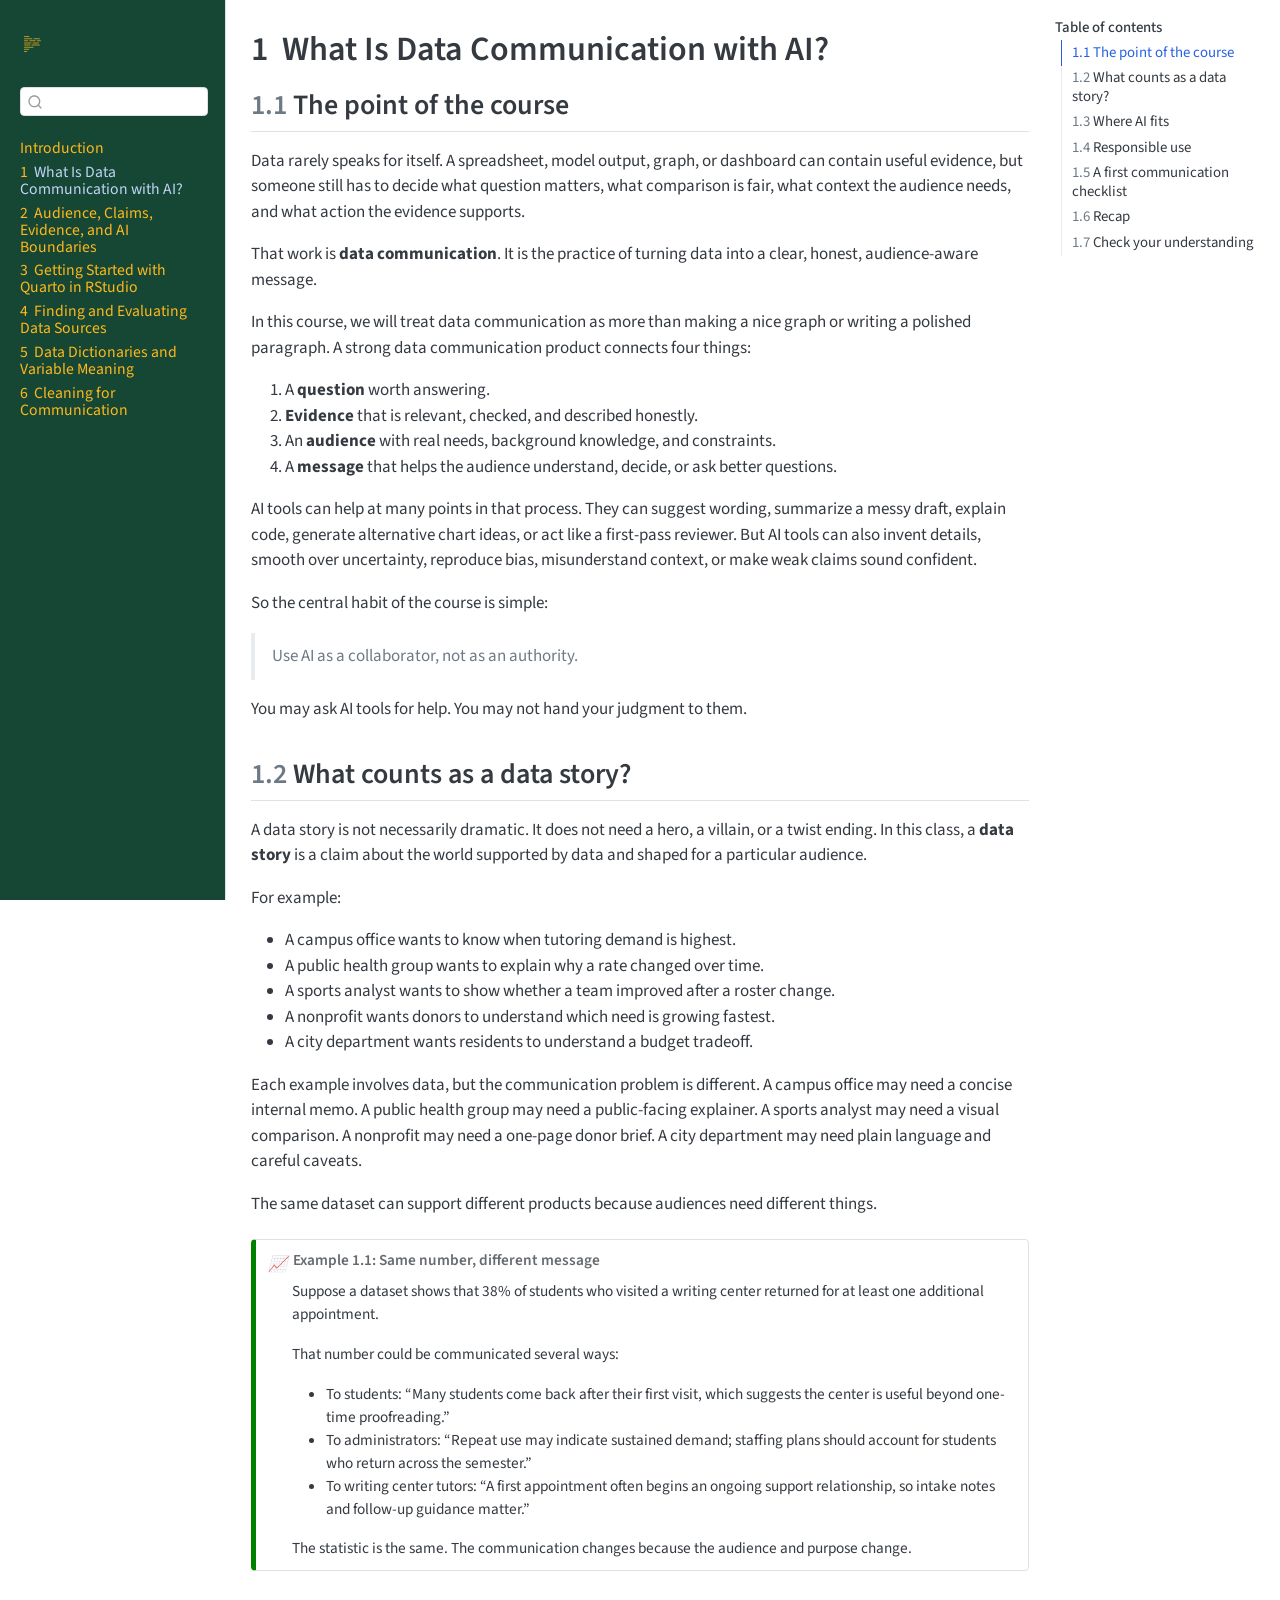
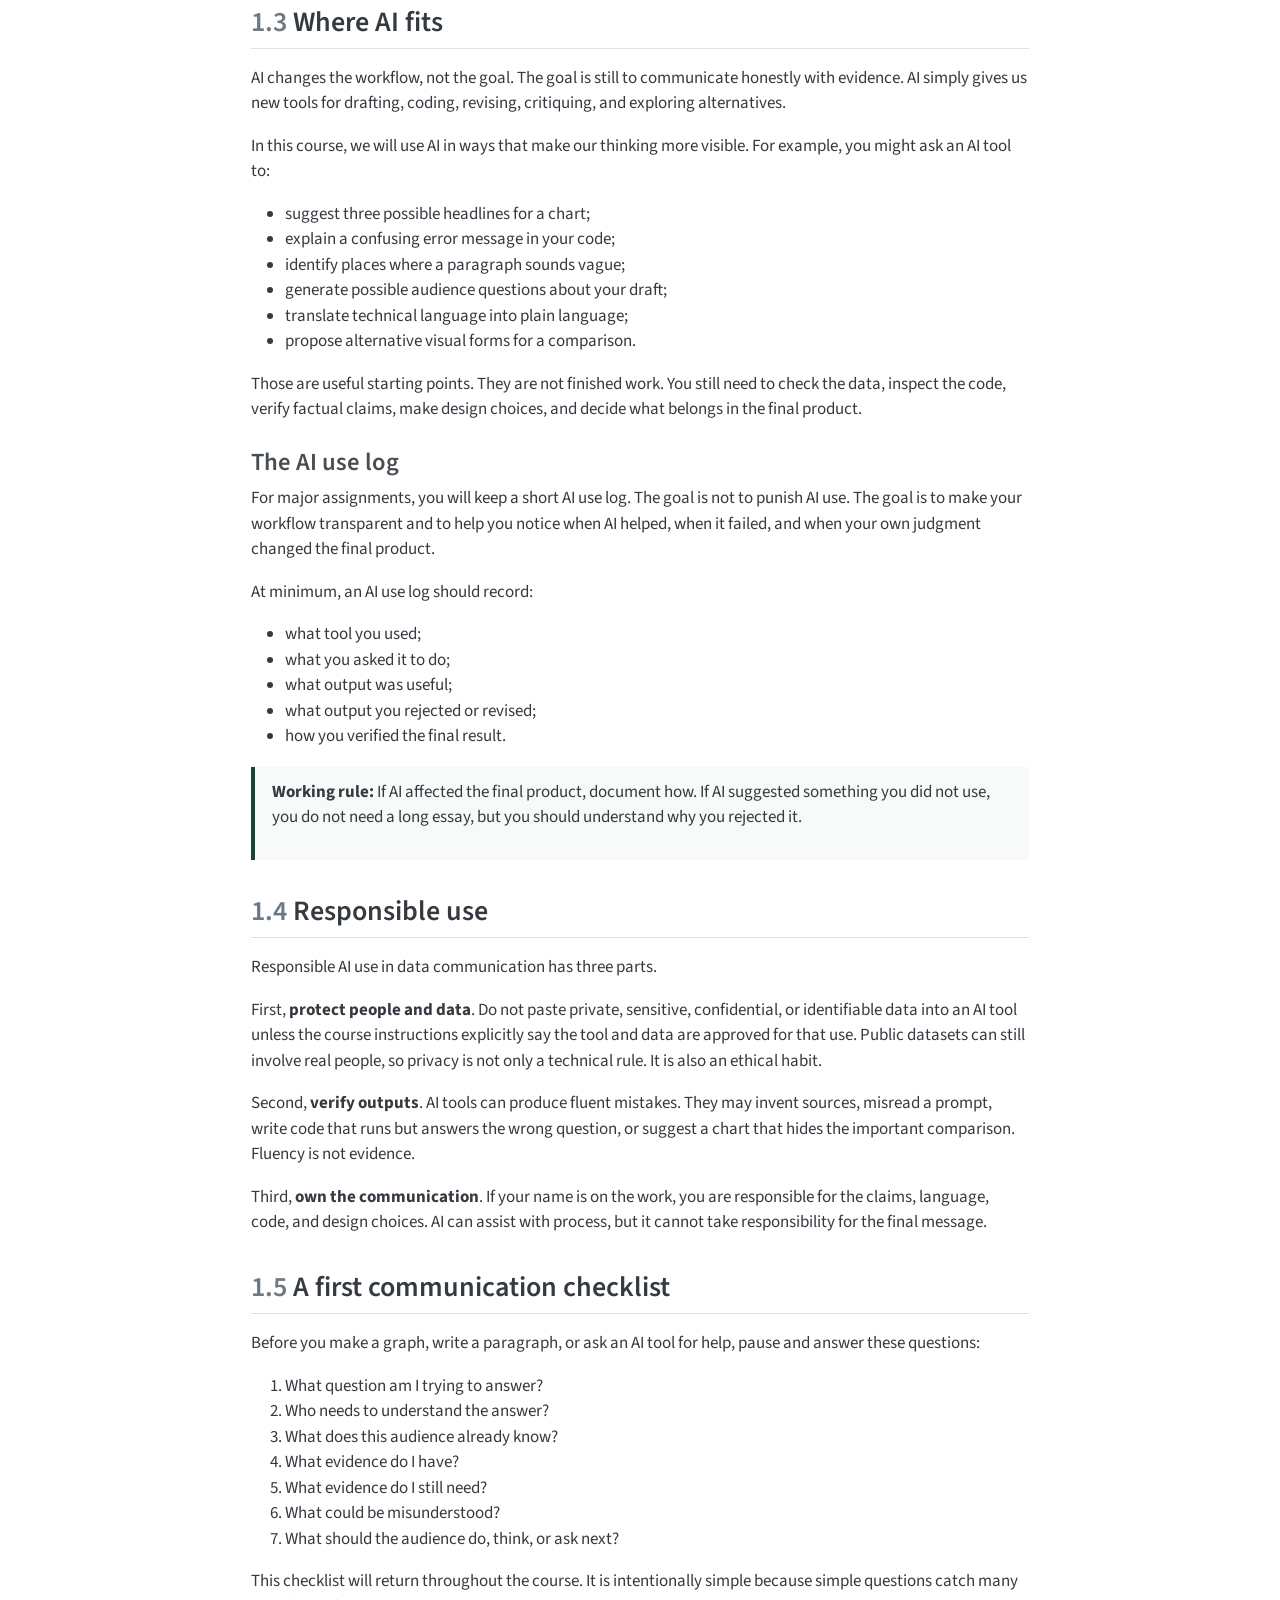
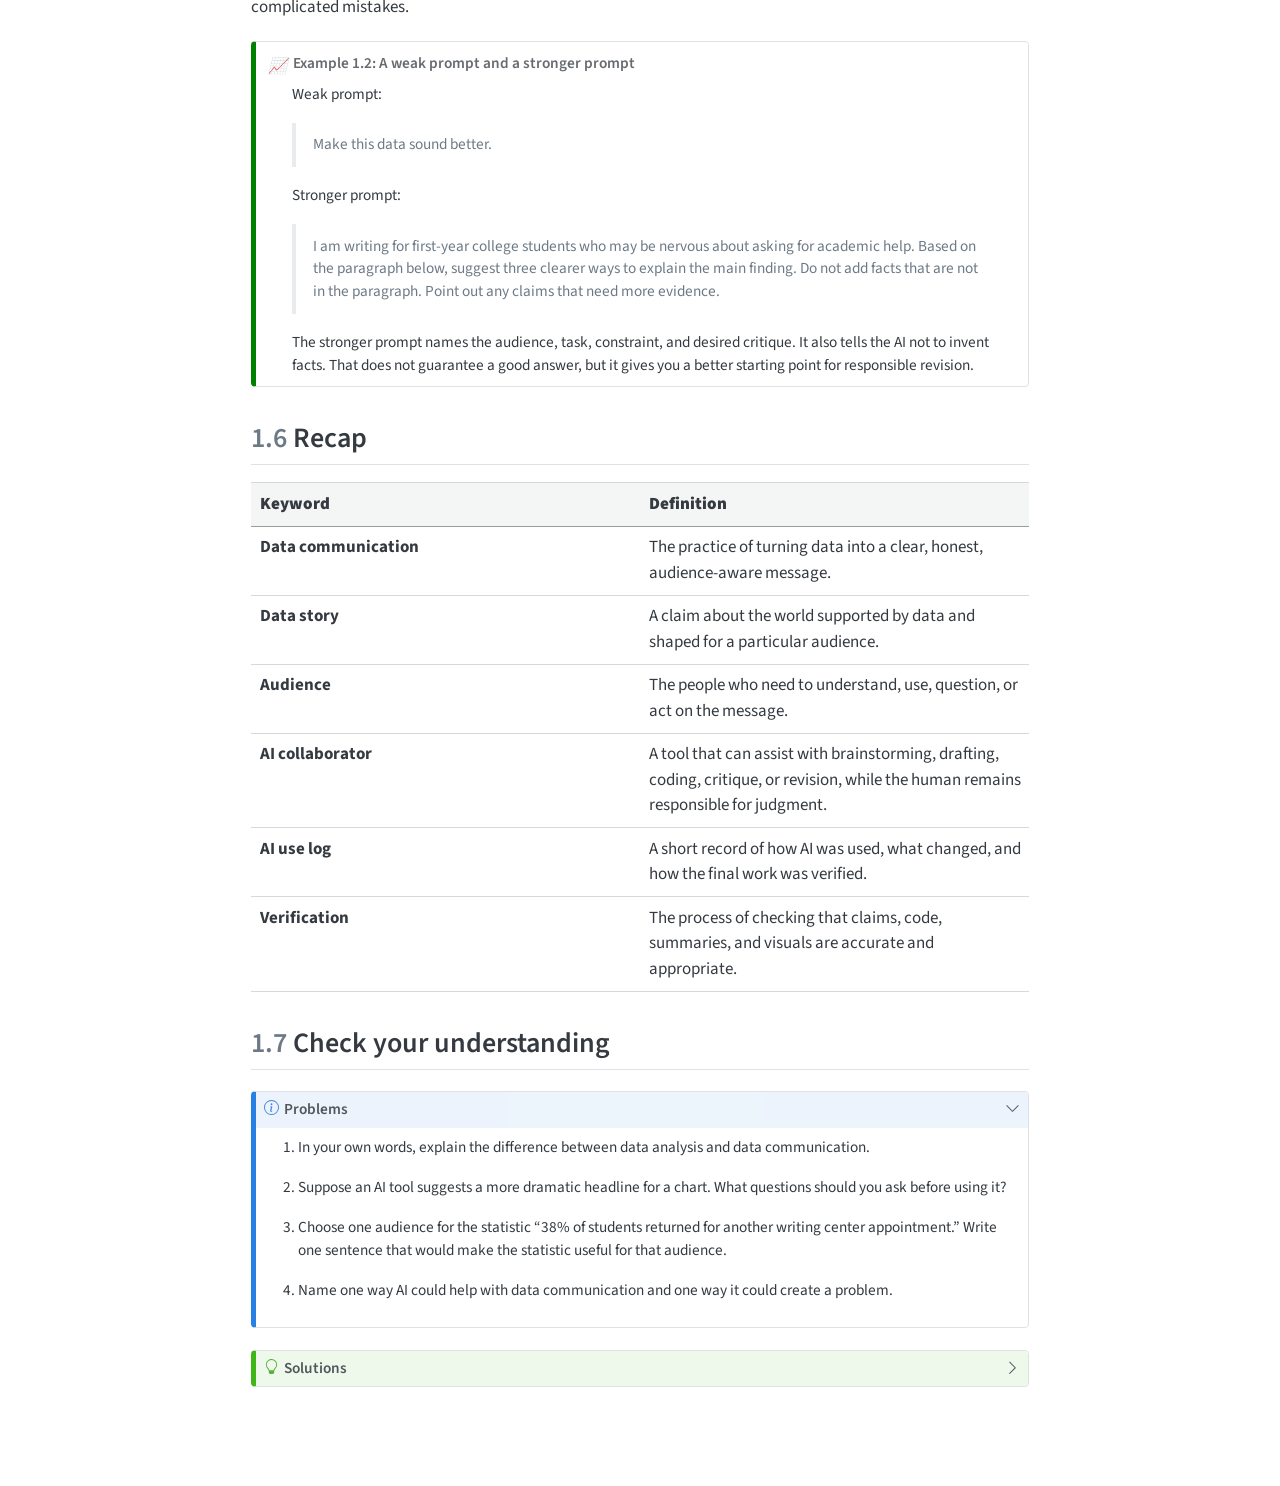
==== commit f9daf313: "added 06" ====
--- a/docs/01.html
+++ b/docs/01.html
@@ -172,6 +172,12 @@
   <div class="sidebar-item-container"> 
   <a href="./05.html" class="sidebar-item-text sidebar-link">
  <span class="menu-text"><span class="chapter-number">5</span>&nbsp; <span class="chapter-title">Data Dictionaries and Variable Meaning</span></span></a>
+  </div>
+</li>
+        <li class="sidebar-item">
+  <div class="sidebar-item-container"> 
+  <a href="./06.html" class="sidebar-item-text sidebar-link">
+ <span class="menu-text"><span class="chapter-number">6</span>&nbsp; <span class="chapter-title">Cleaning for Communication</span></span></a>
   </div>
 </li>
     </ul>
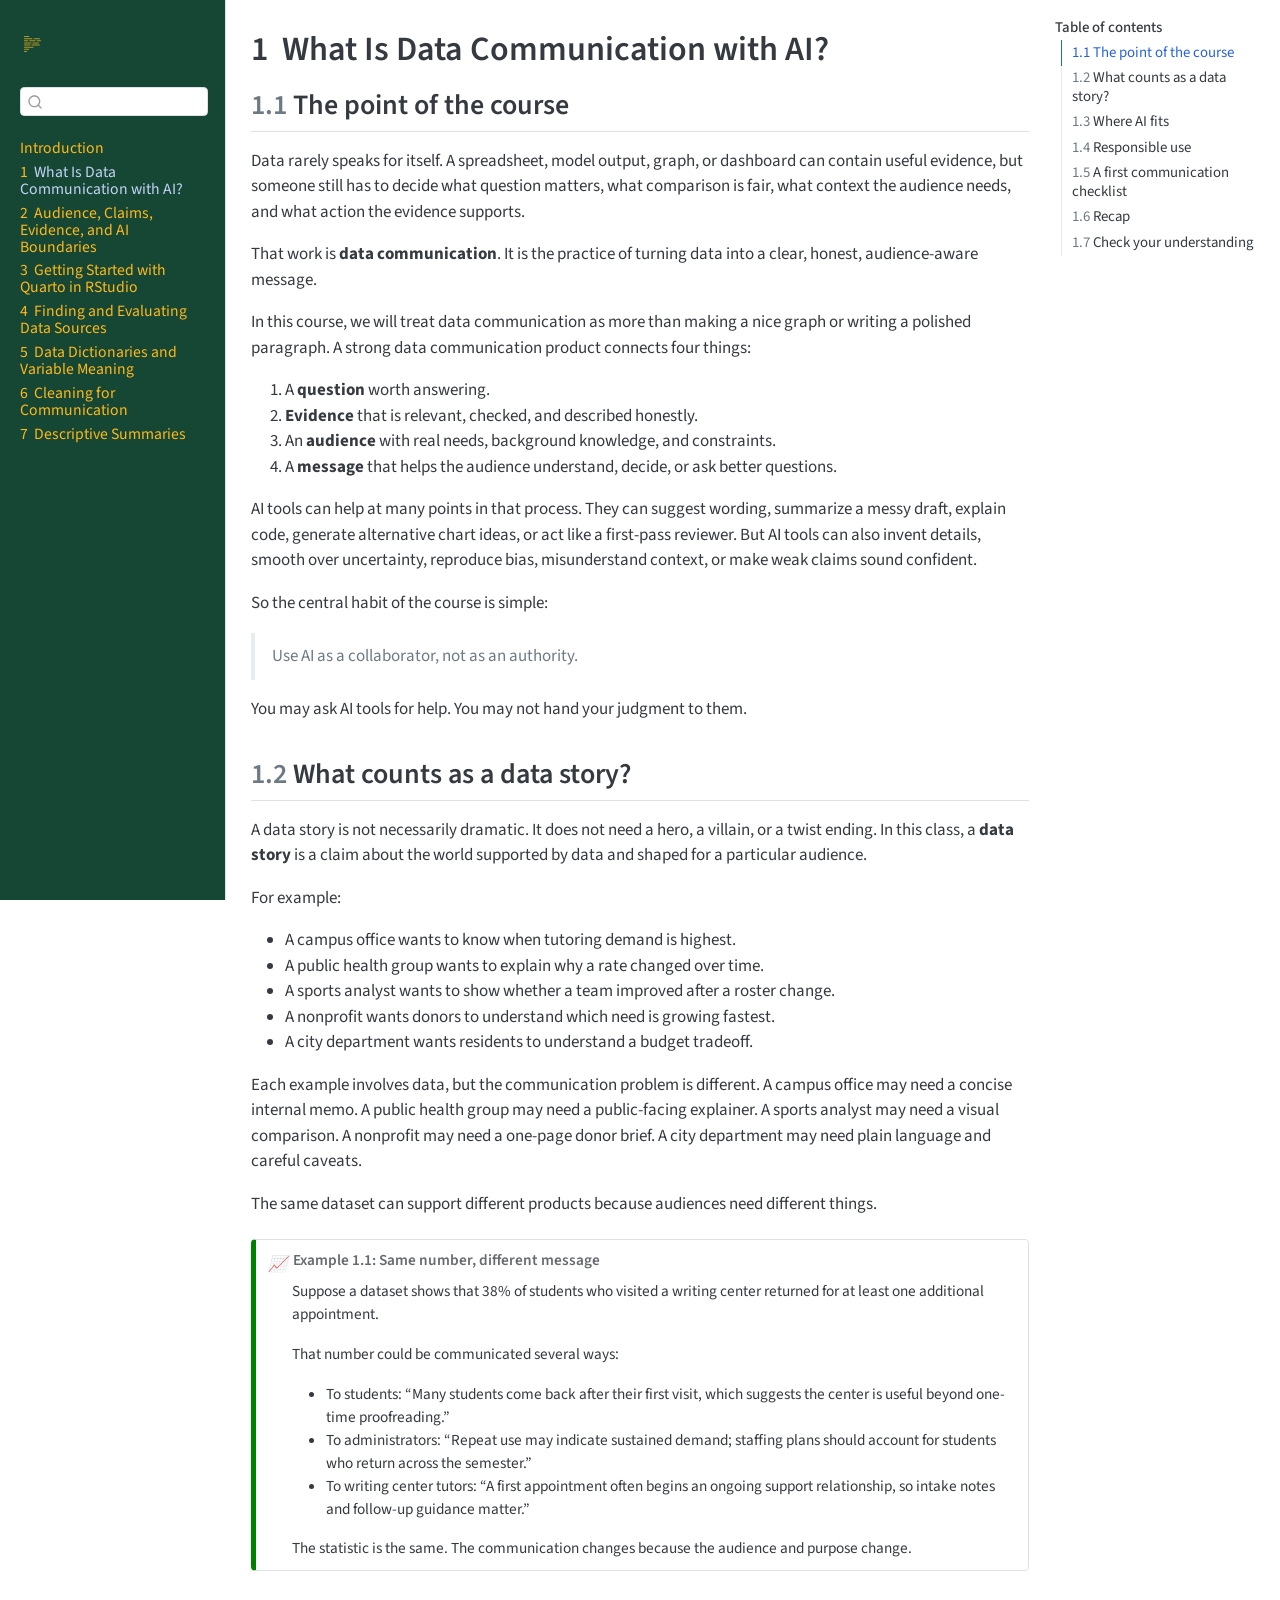
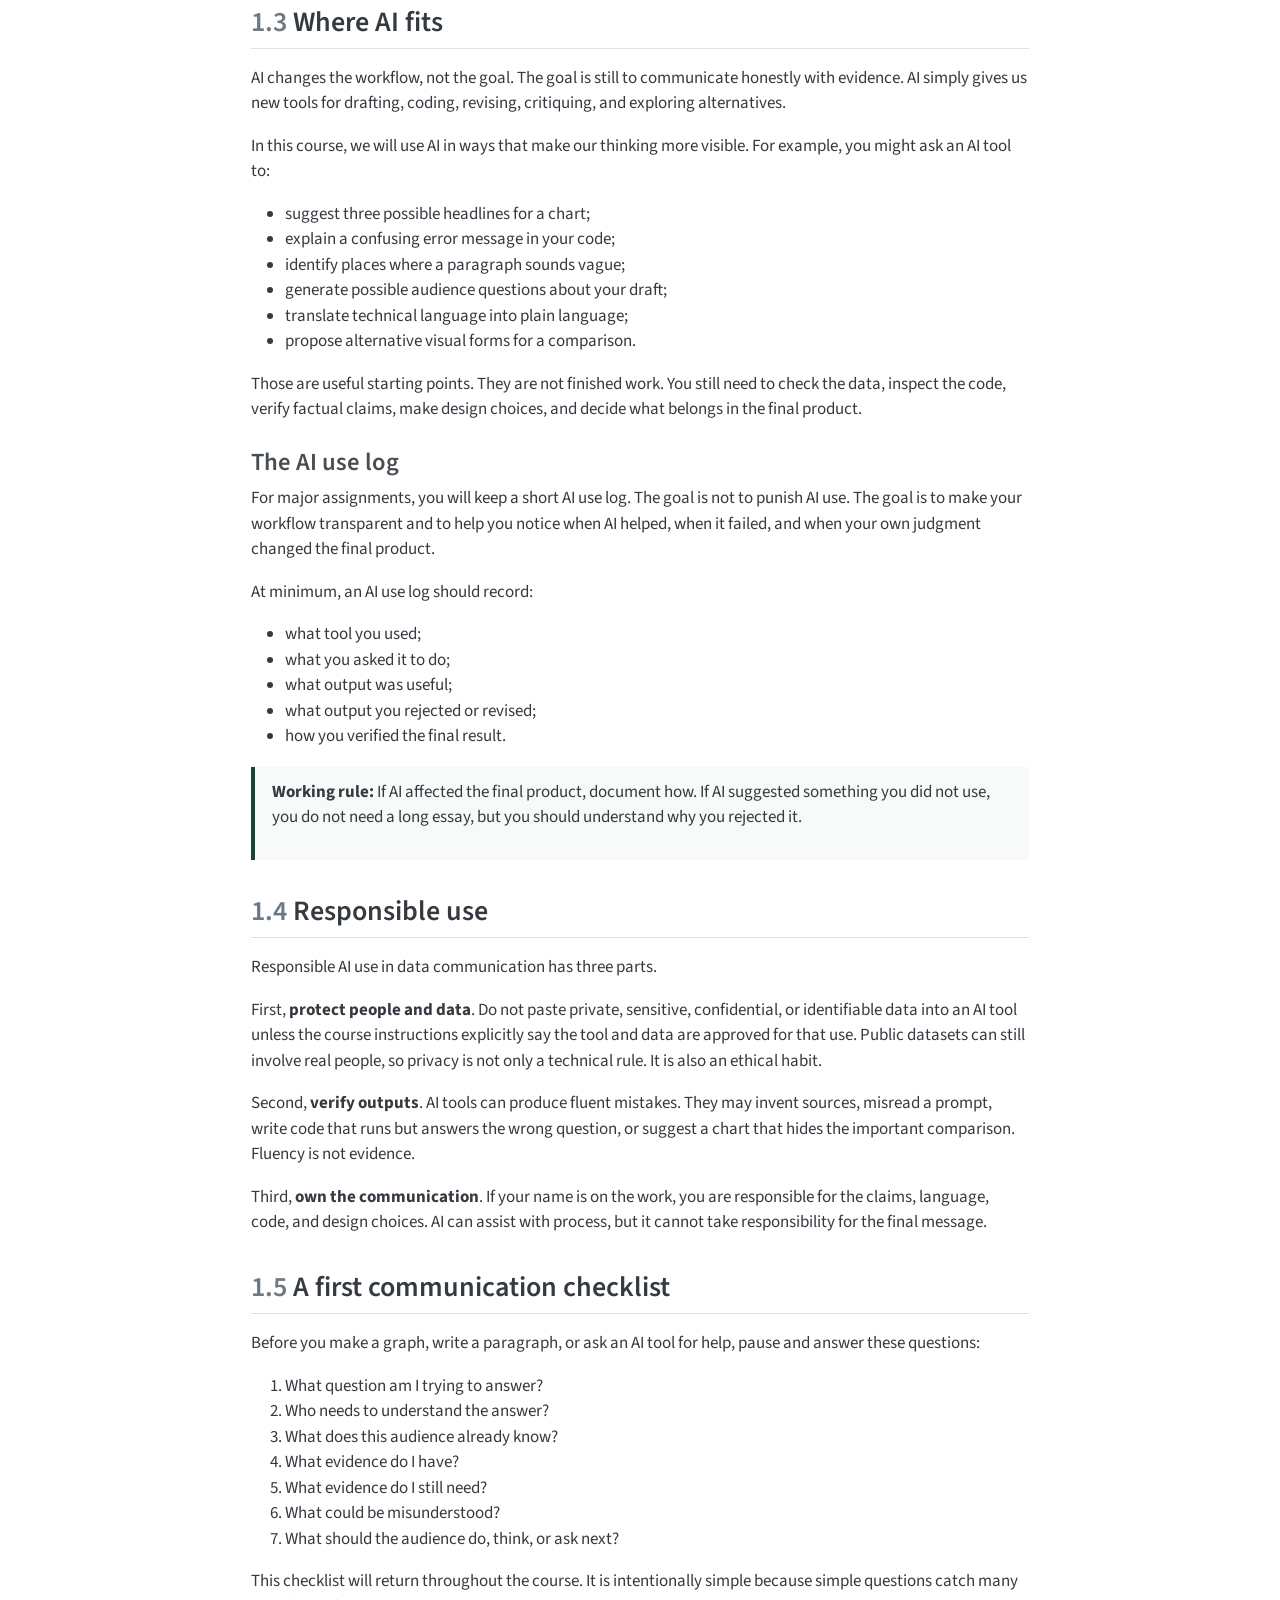
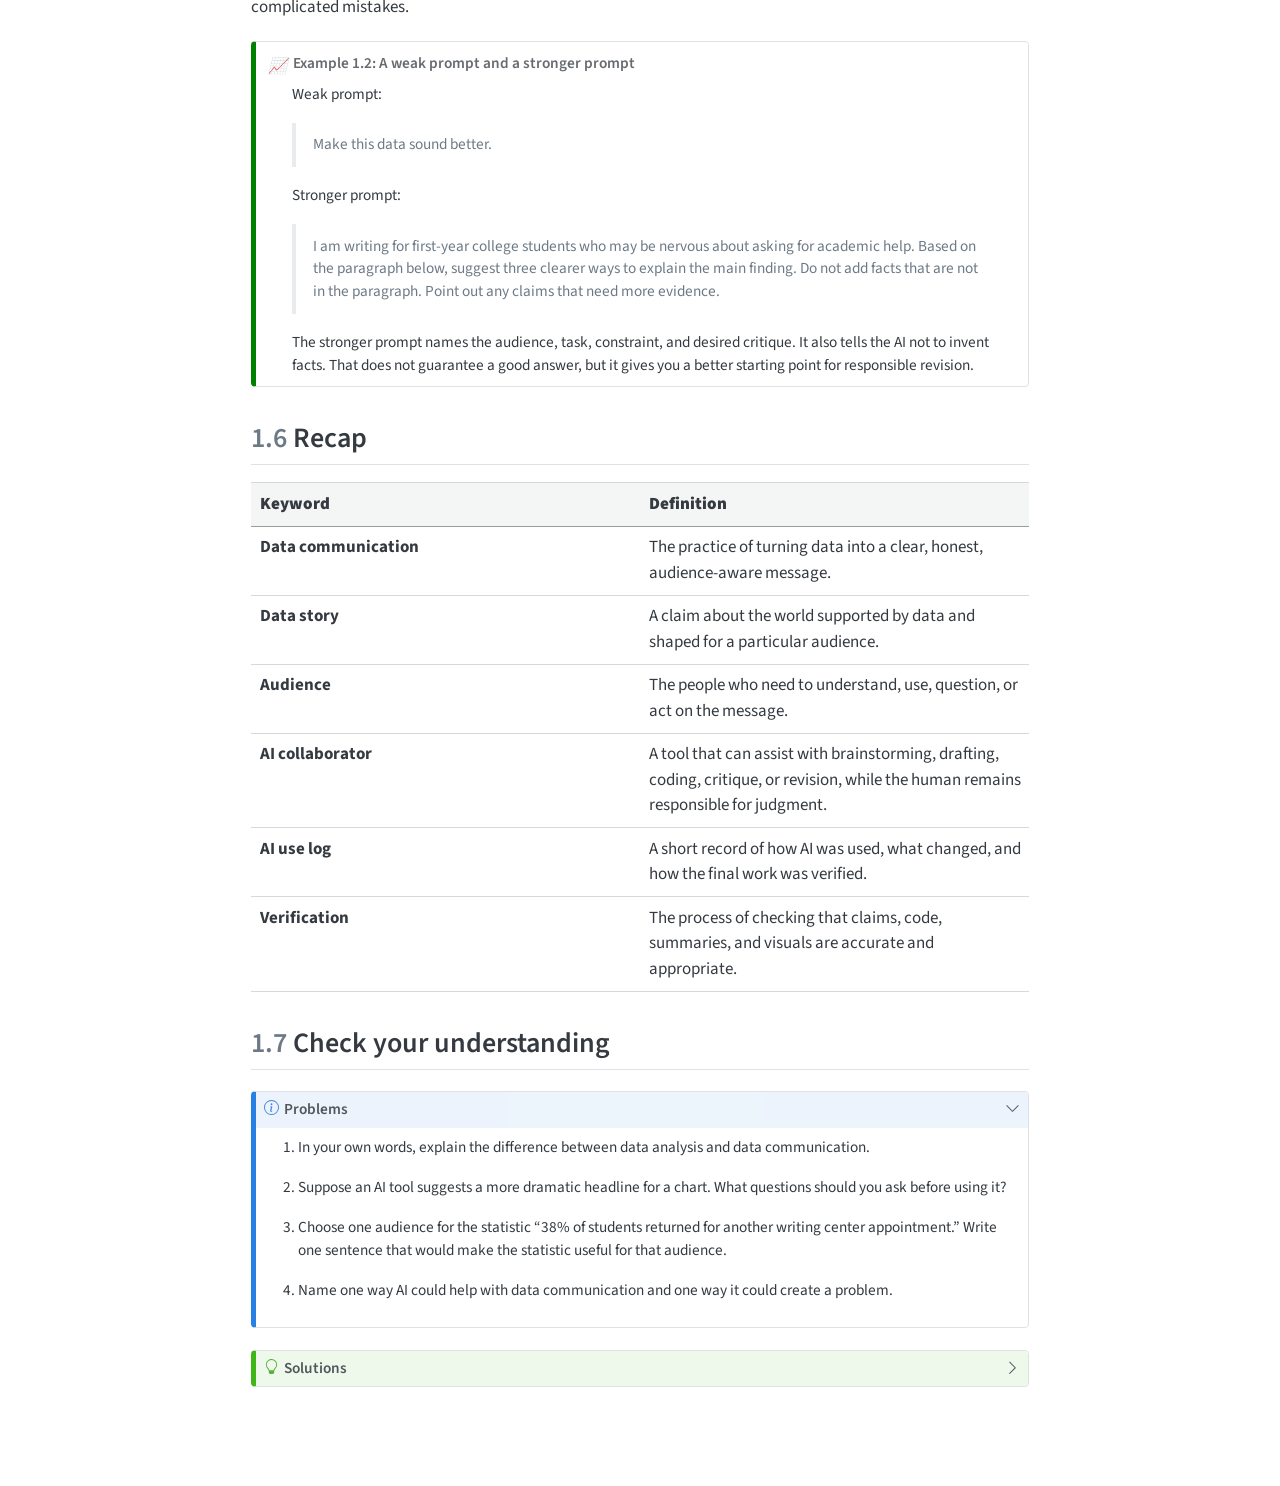
==== commit 65b8e6ed: "added 07" ====
--- a/docs/01.html
+++ b/docs/01.html
@@ -178,6 +178,12 @@
   <div class="sidebar-item-container"> 
   <a href="./06.html" class="sidebar-item-text sidebar-link">
  <span class="menu-text"><span class="chapter-number">6</span>&nbsp; <span class="chapter-title">Cleaning for Communication</span></span></a>
+  </div>
+</li>
+        <li class="sidebar-item">
+  <div class="sidebar-item-container"> 
+  <a href="./07.html" class="sidebar-item-text sidebar-link">
+ <span class="menu-text"><span class="chapter-number">7</span>&nbsp; <span class="chapter-title">Descriptive Summaries</span></span></a>
   </div>
 </li>
     </ul>
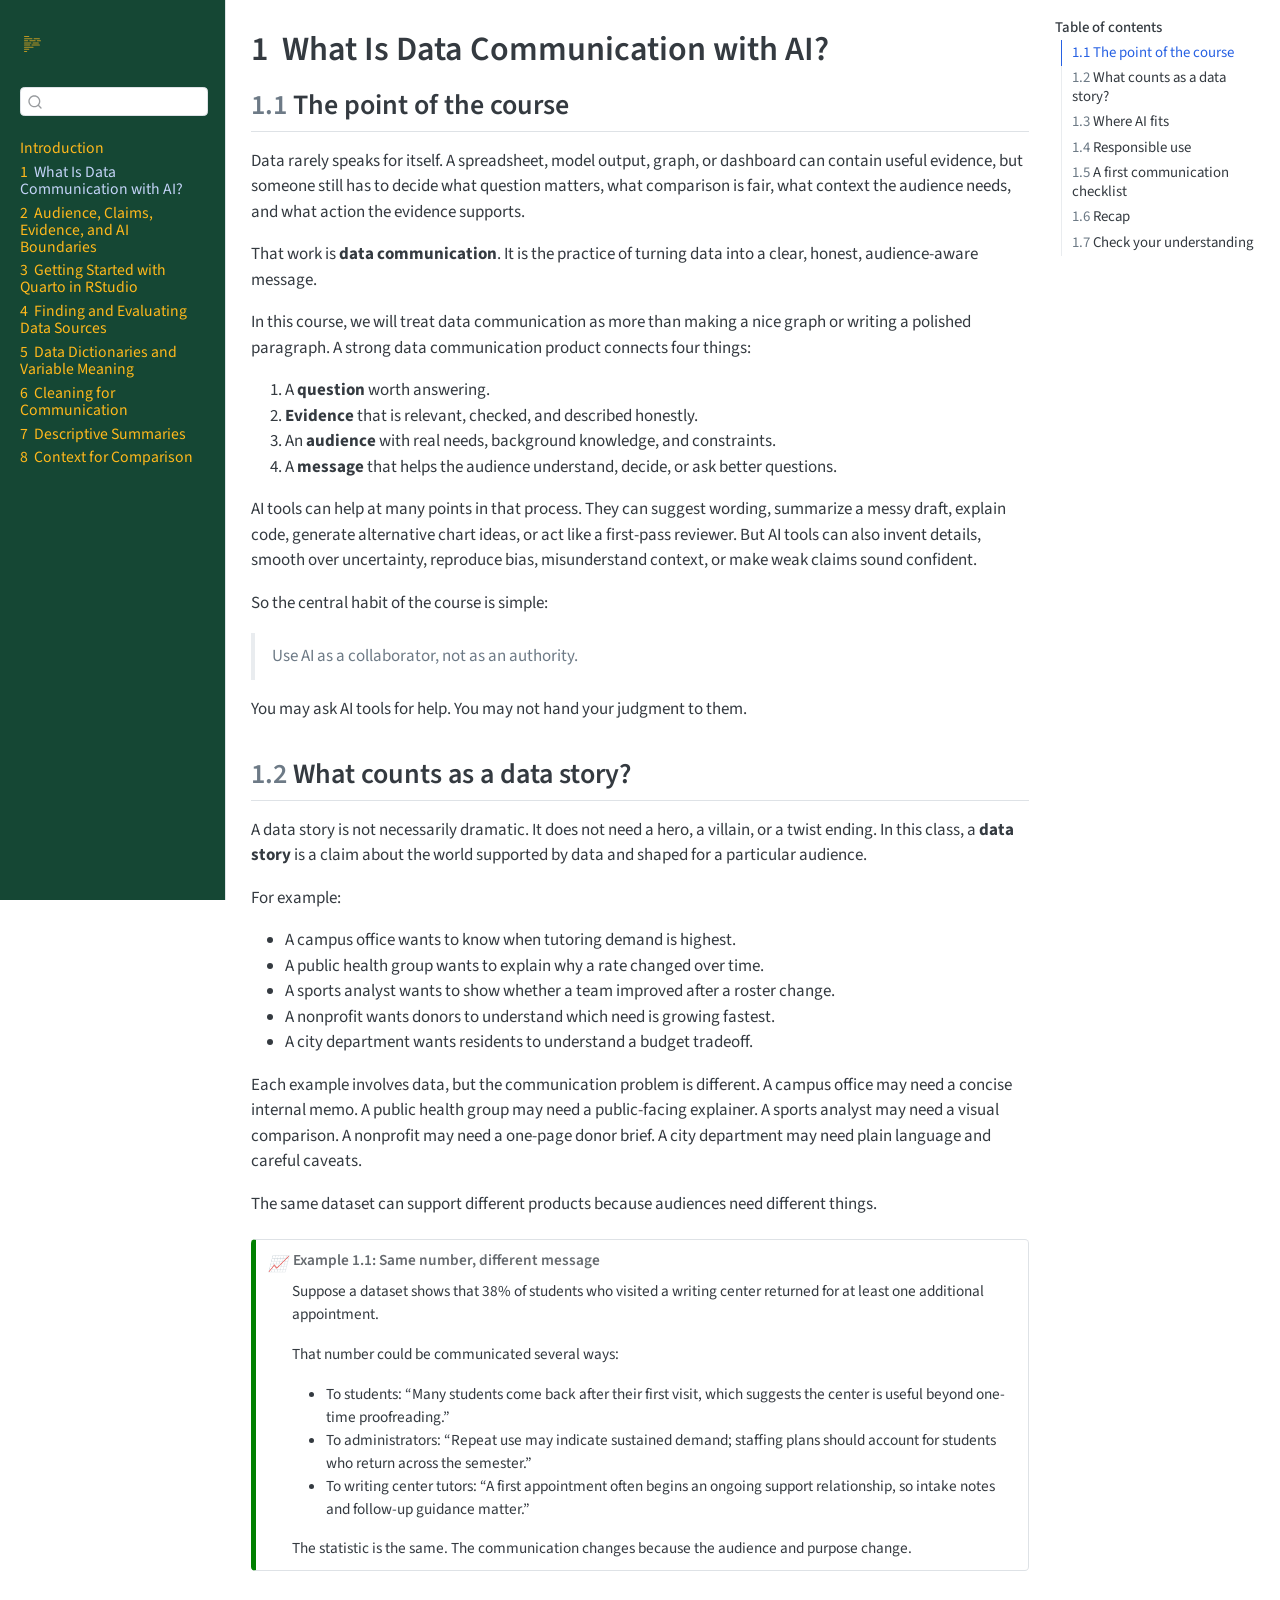
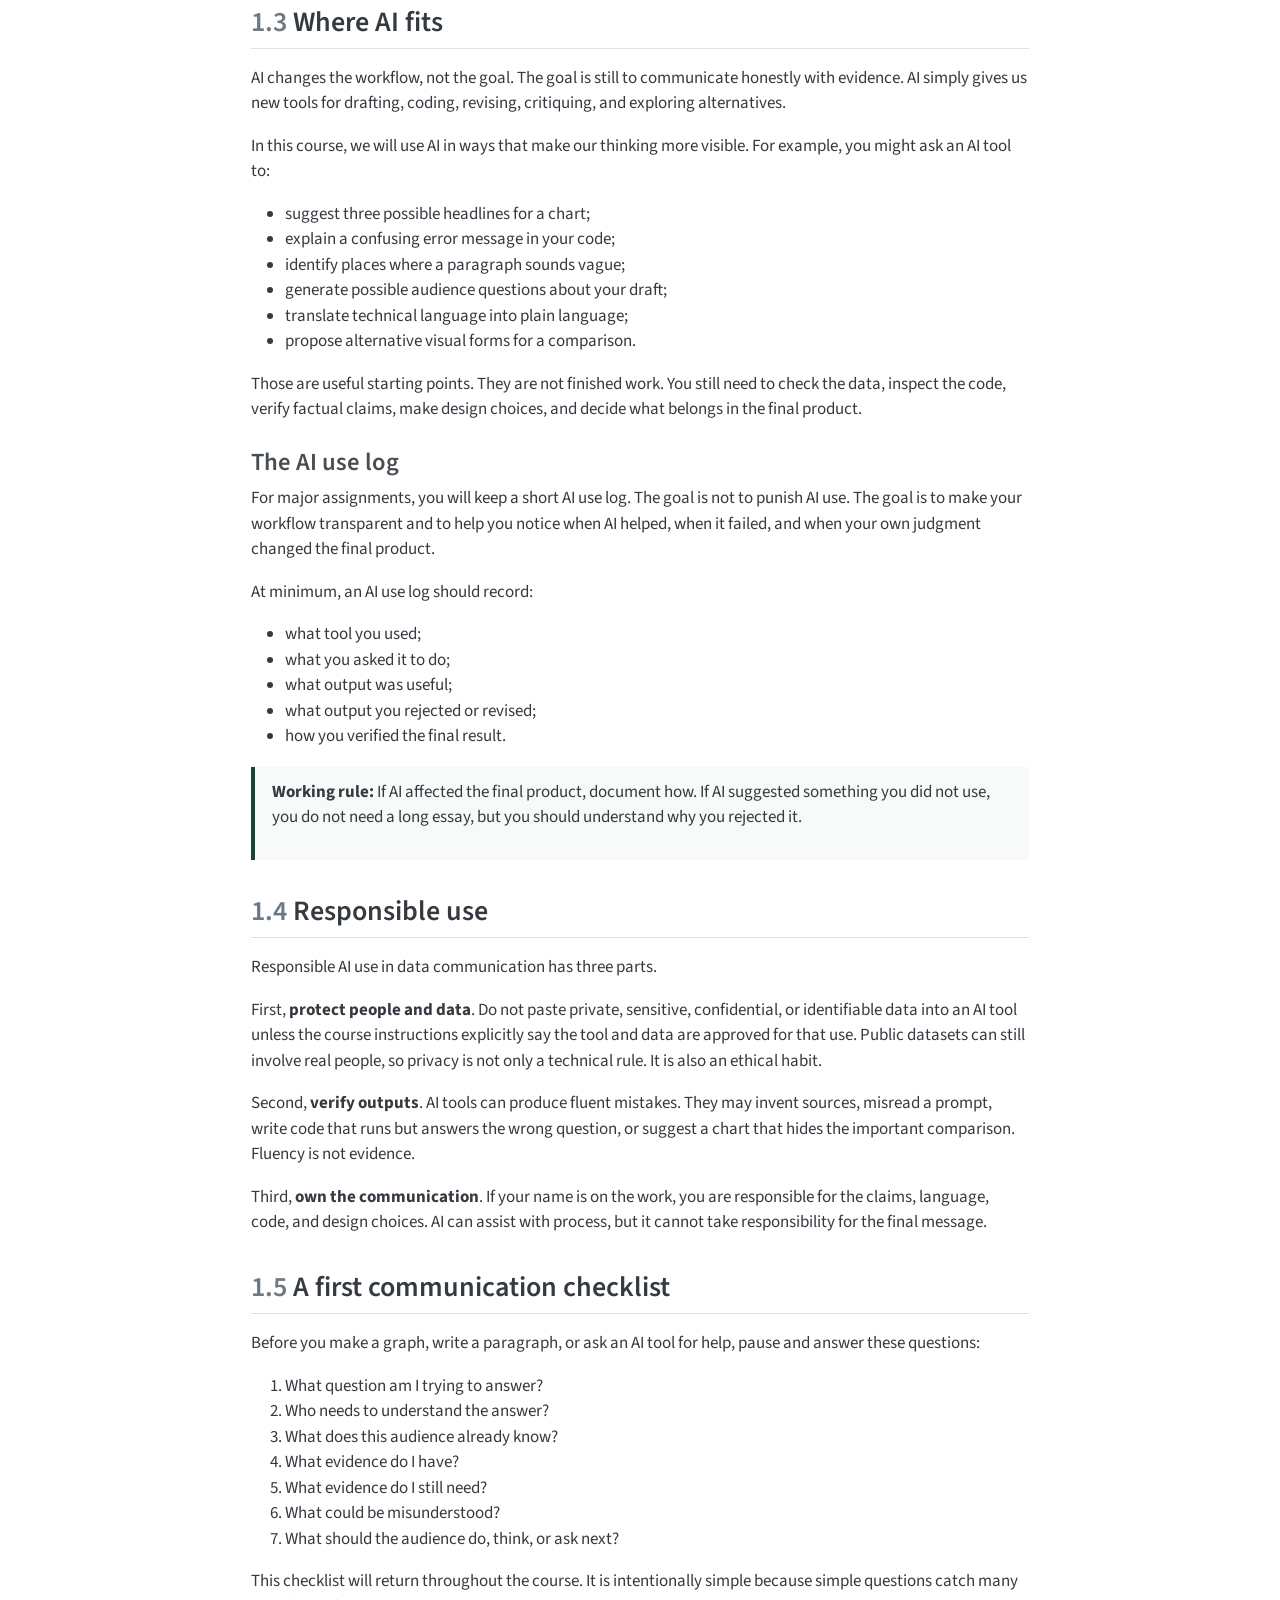
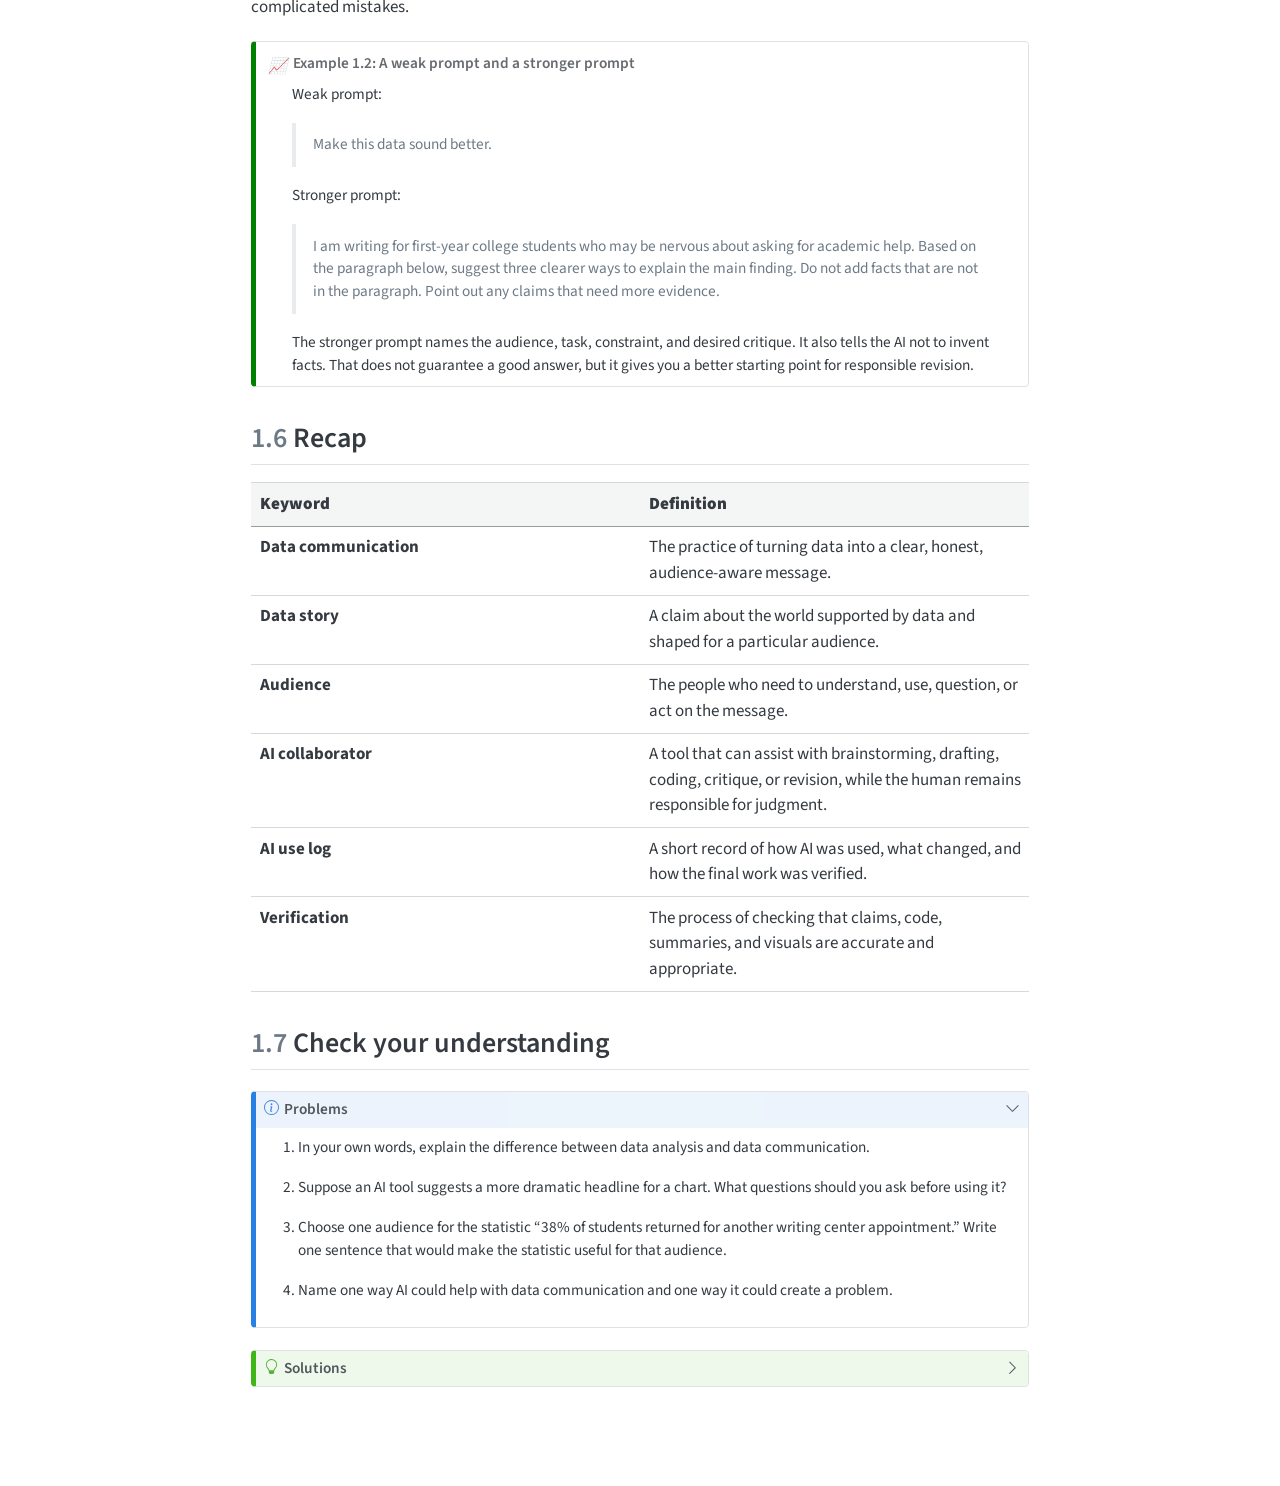
==== commit af68af90: "added 08" ====
--- a/docs/01.html
+++ b/docs/01.html
@@ -184,6 +184,12 @@
   <div class="sidebar-item-container"> 
   <a href="./07.html" class="sidebar-item-text sidebar-link">
  <span class="menu-text"><span class="chapter-number">7</span>&nbsp; <span class="chapter-title">Descriptive Summaries</span></span></a>
+  </div>
+</li>
+        <li class="sidebar-item">
+  <div class="sidebar-item-container"> 
+  <a href="./08.html" class="sidebar-item-text sidebar-link">
+ <span class="menu-text"><span class="chapter-number">8</span>&nbsp; <span class="chapter-title">Context for Comparison</span></span></a>
   </div>
 </li>
     </ul>
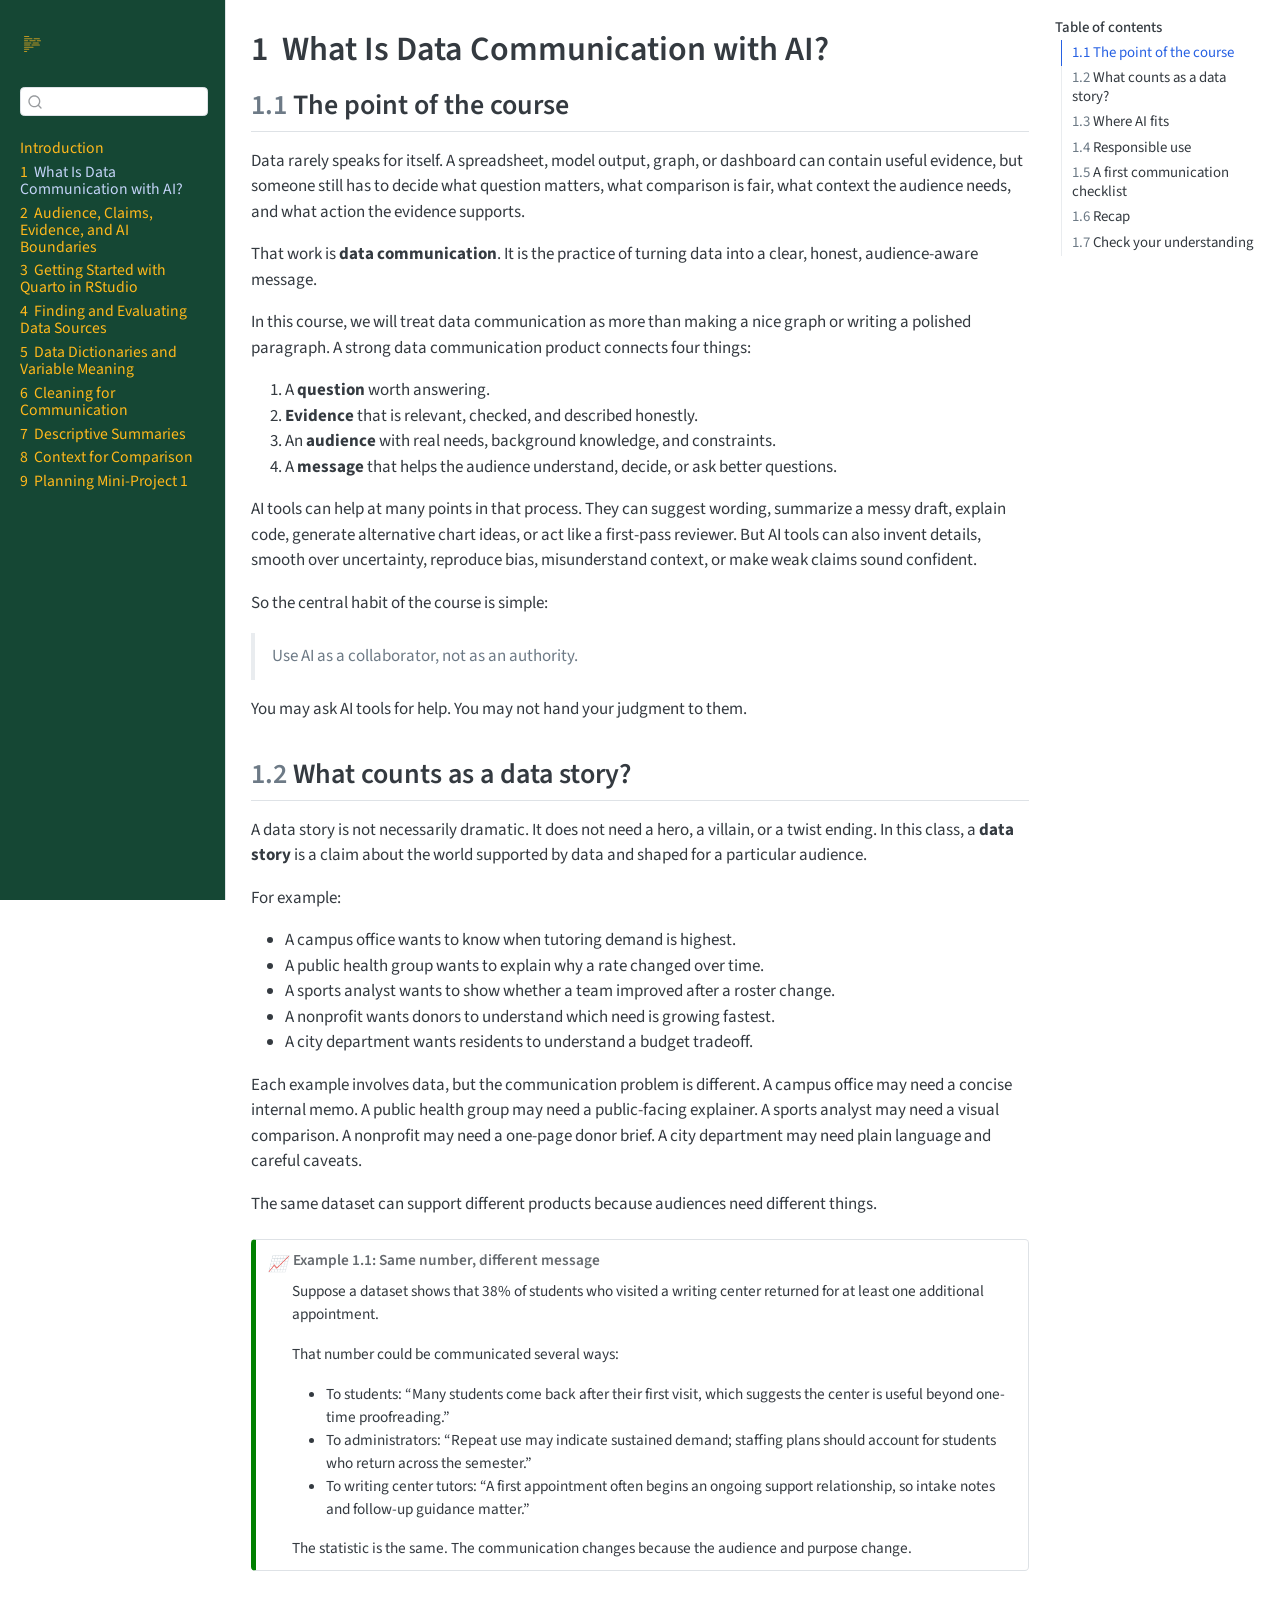
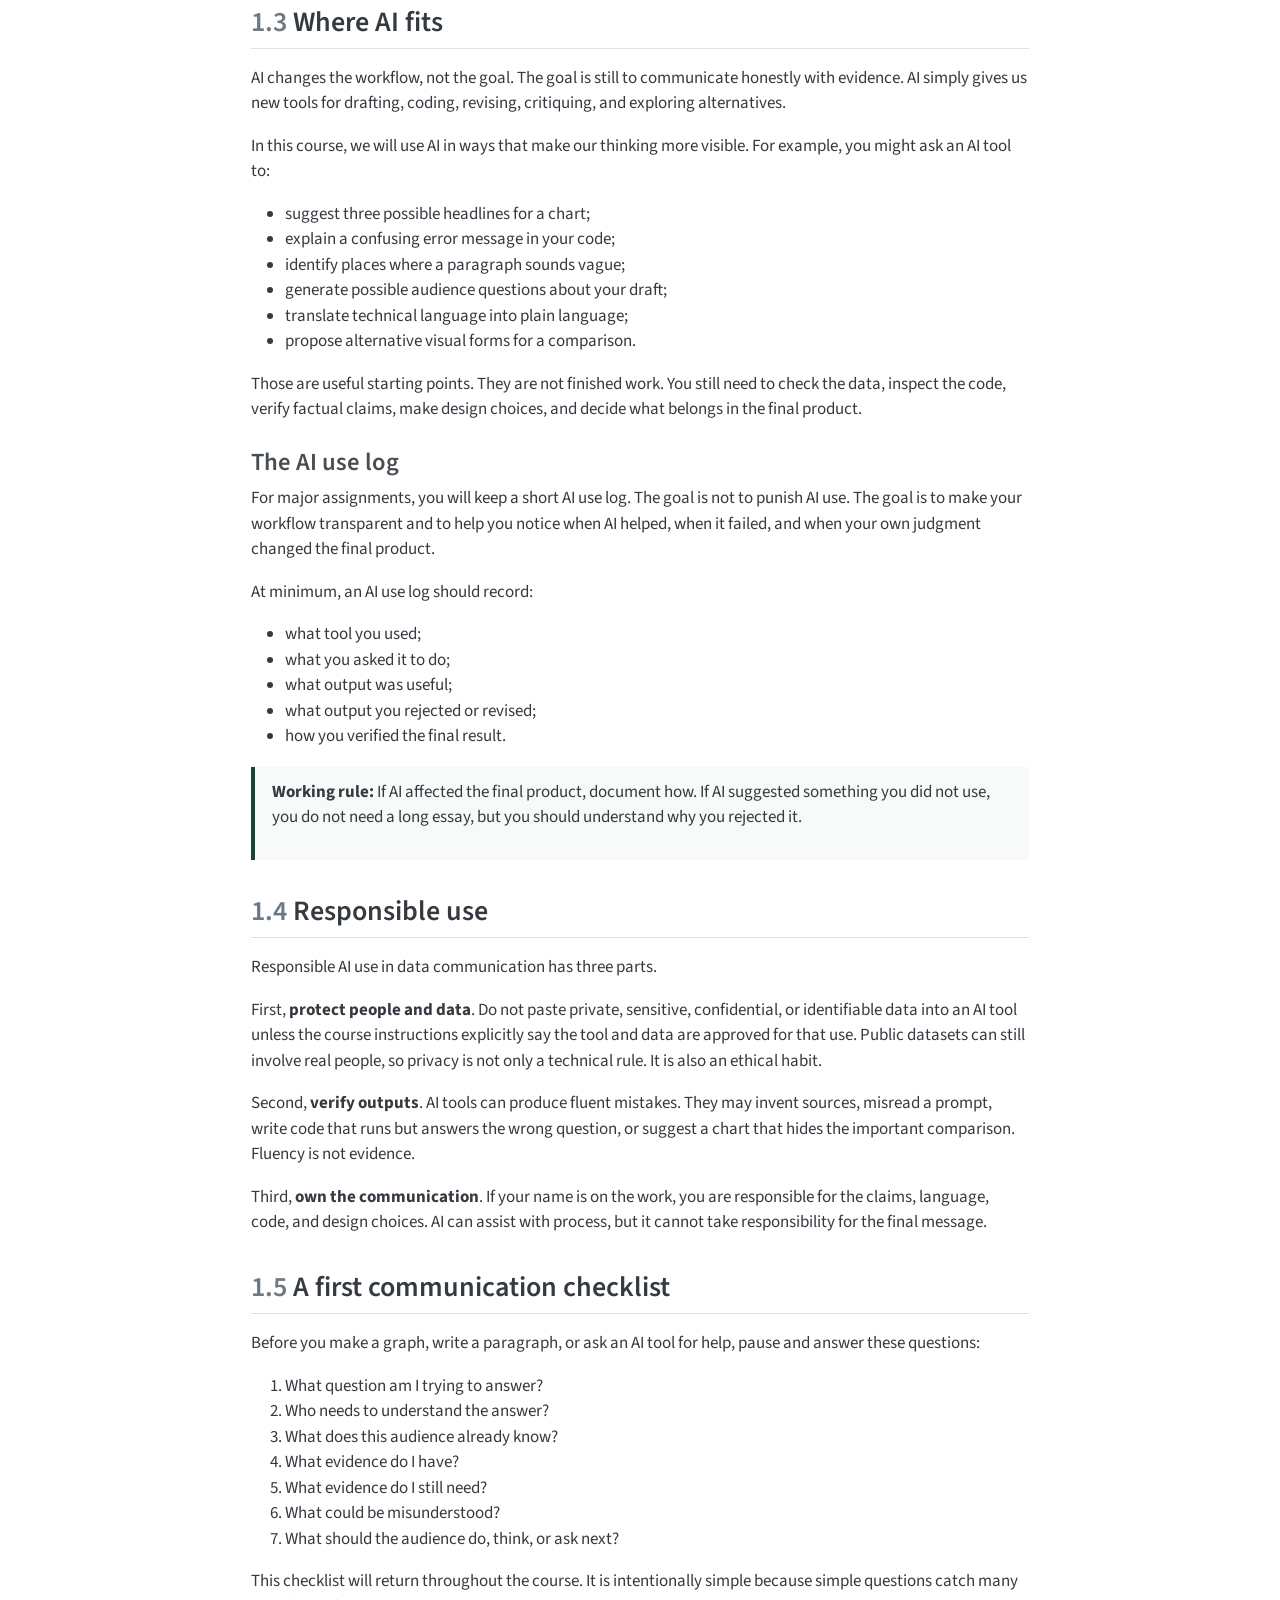
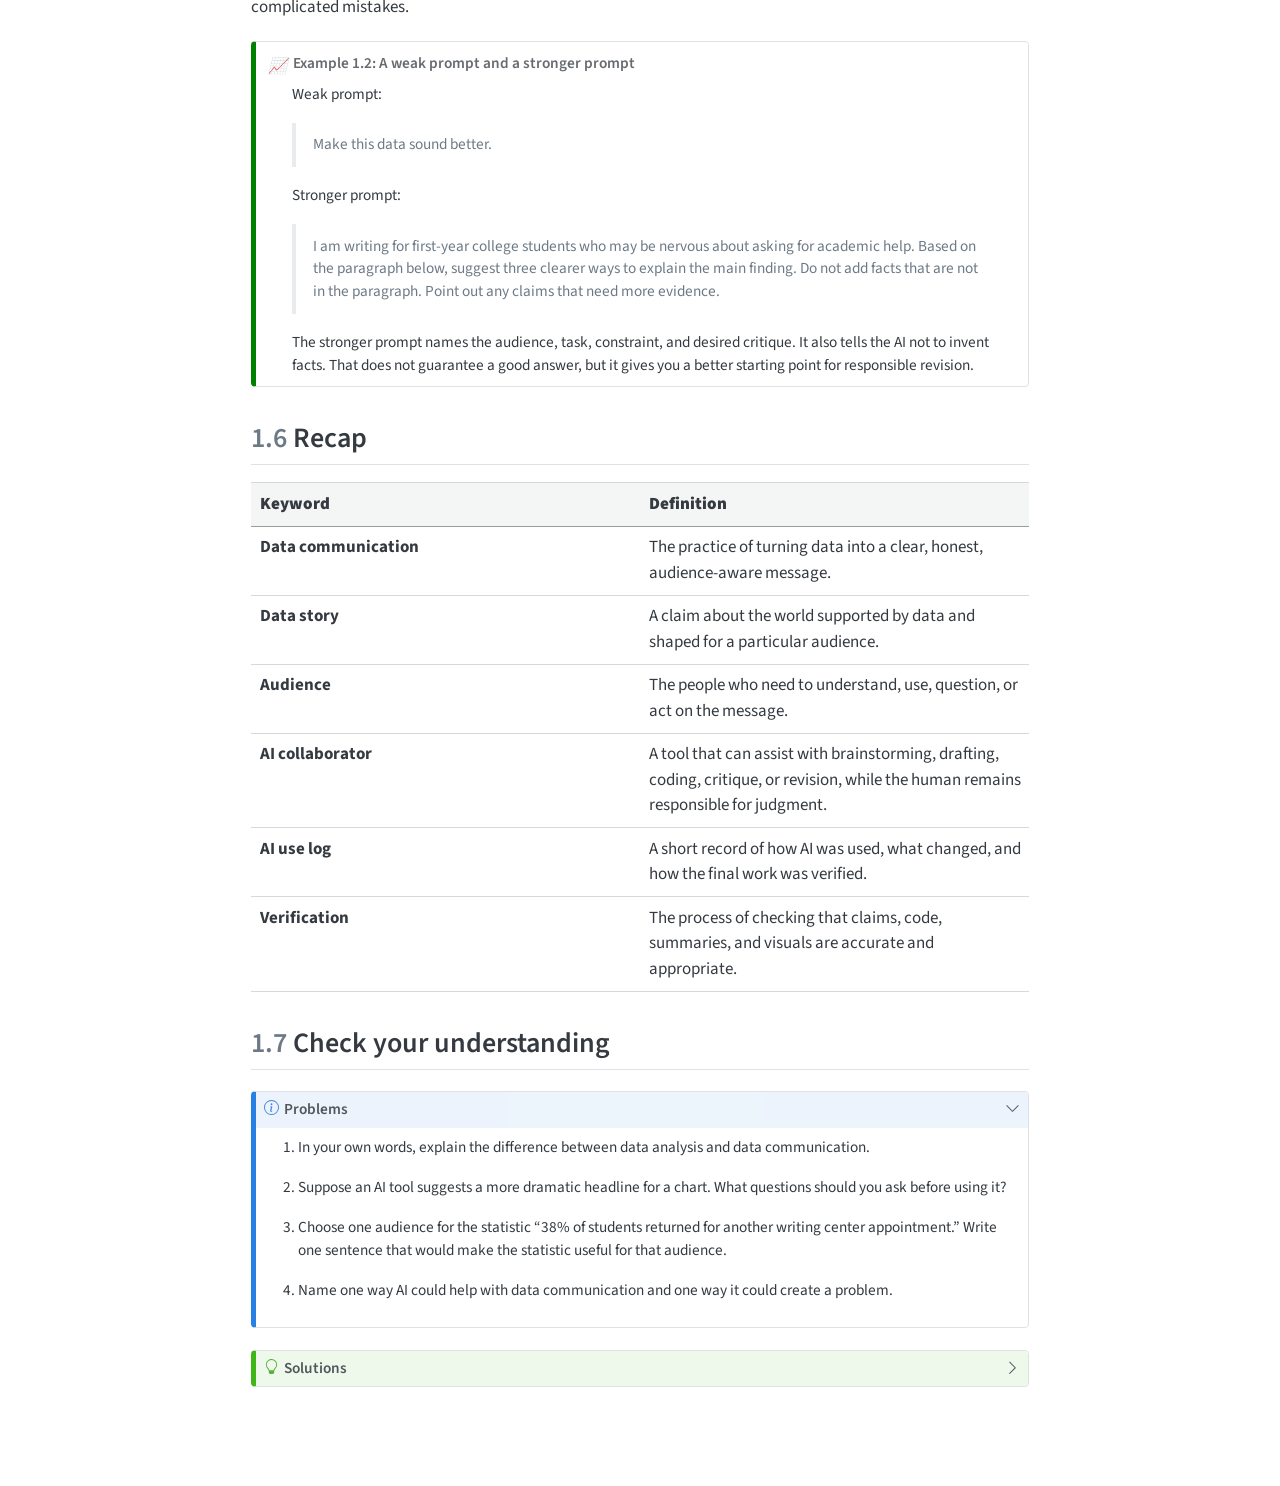
==== commit 6dabf85a: "added 09" ====
--- a/docs/01.html
+++ b/docs/01.html
@@ -190,6 +190,12 @@
   <div class="sidebar-item-container"> 
   <a href="./08.html" class="sidebar-item-text sidebar-link">
  <span class="menu-text"><span class="chapter-number">8</span>&nbsp; <span class="chapter-title">Context for Comparison</span></span></a>
+  </div>
+</li>
+        <li class="sidebar-item">
+  <div class="sidebar-item-container"> 
+  <a href="./09.html" class="sidebar-item-text sidebar-link">
+ <span class="menu-text"><span class="chapter-number">9</span>&nbsp; <span class="chapter-title">Planning Mini-Project 1</span></span></a>
   </div>
 </li>
     </ul>
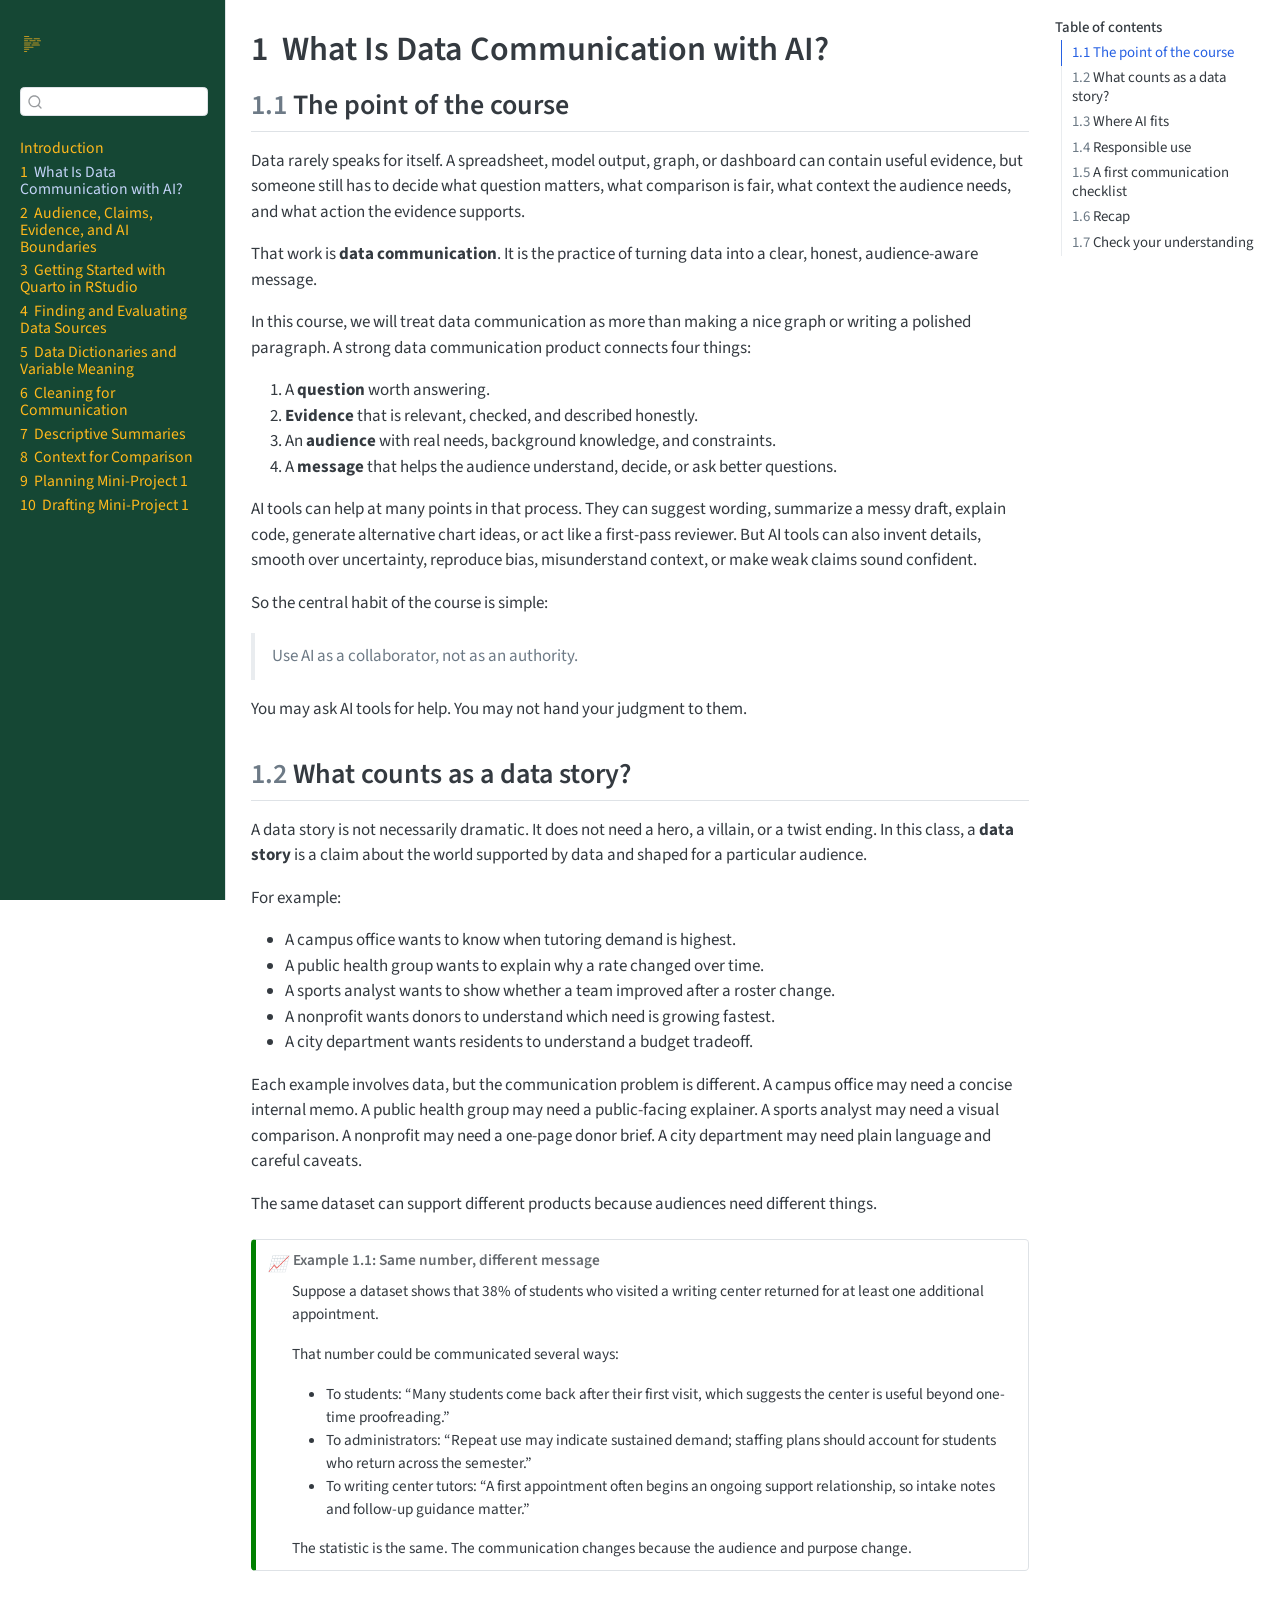
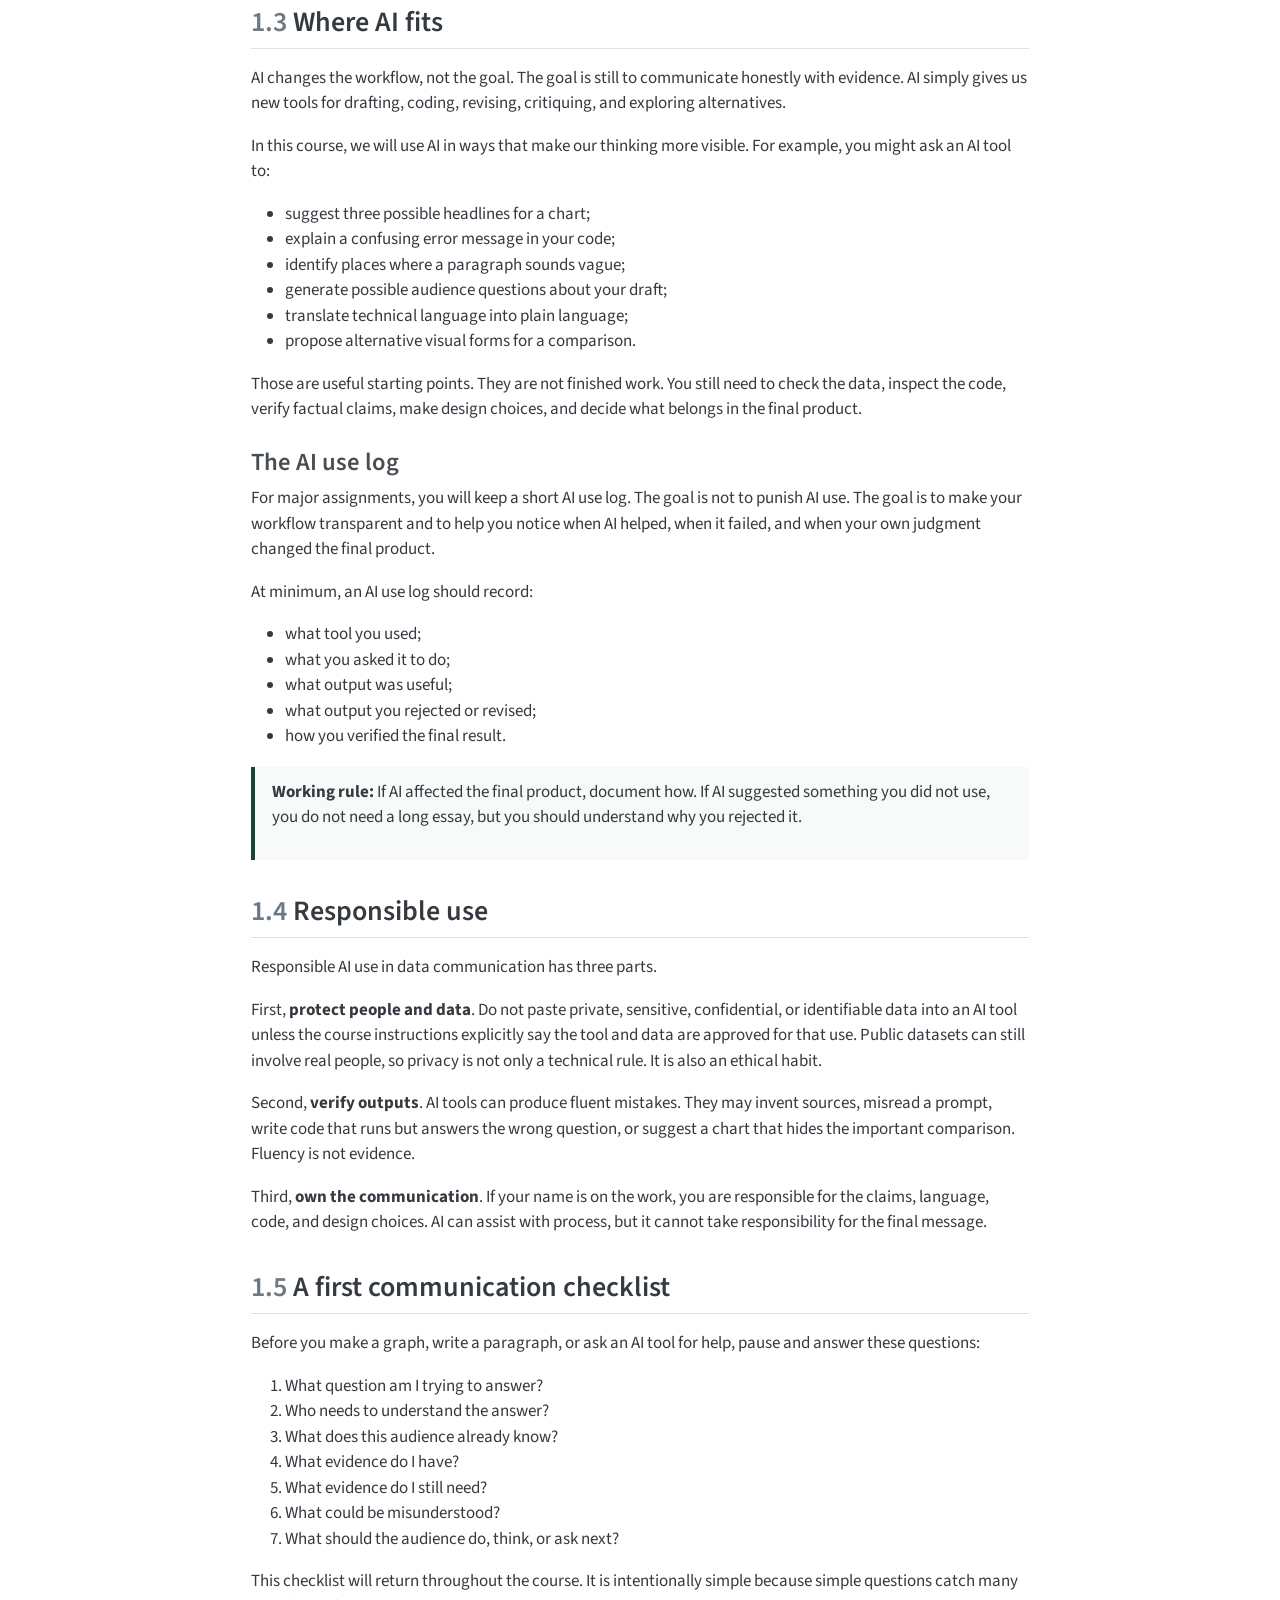
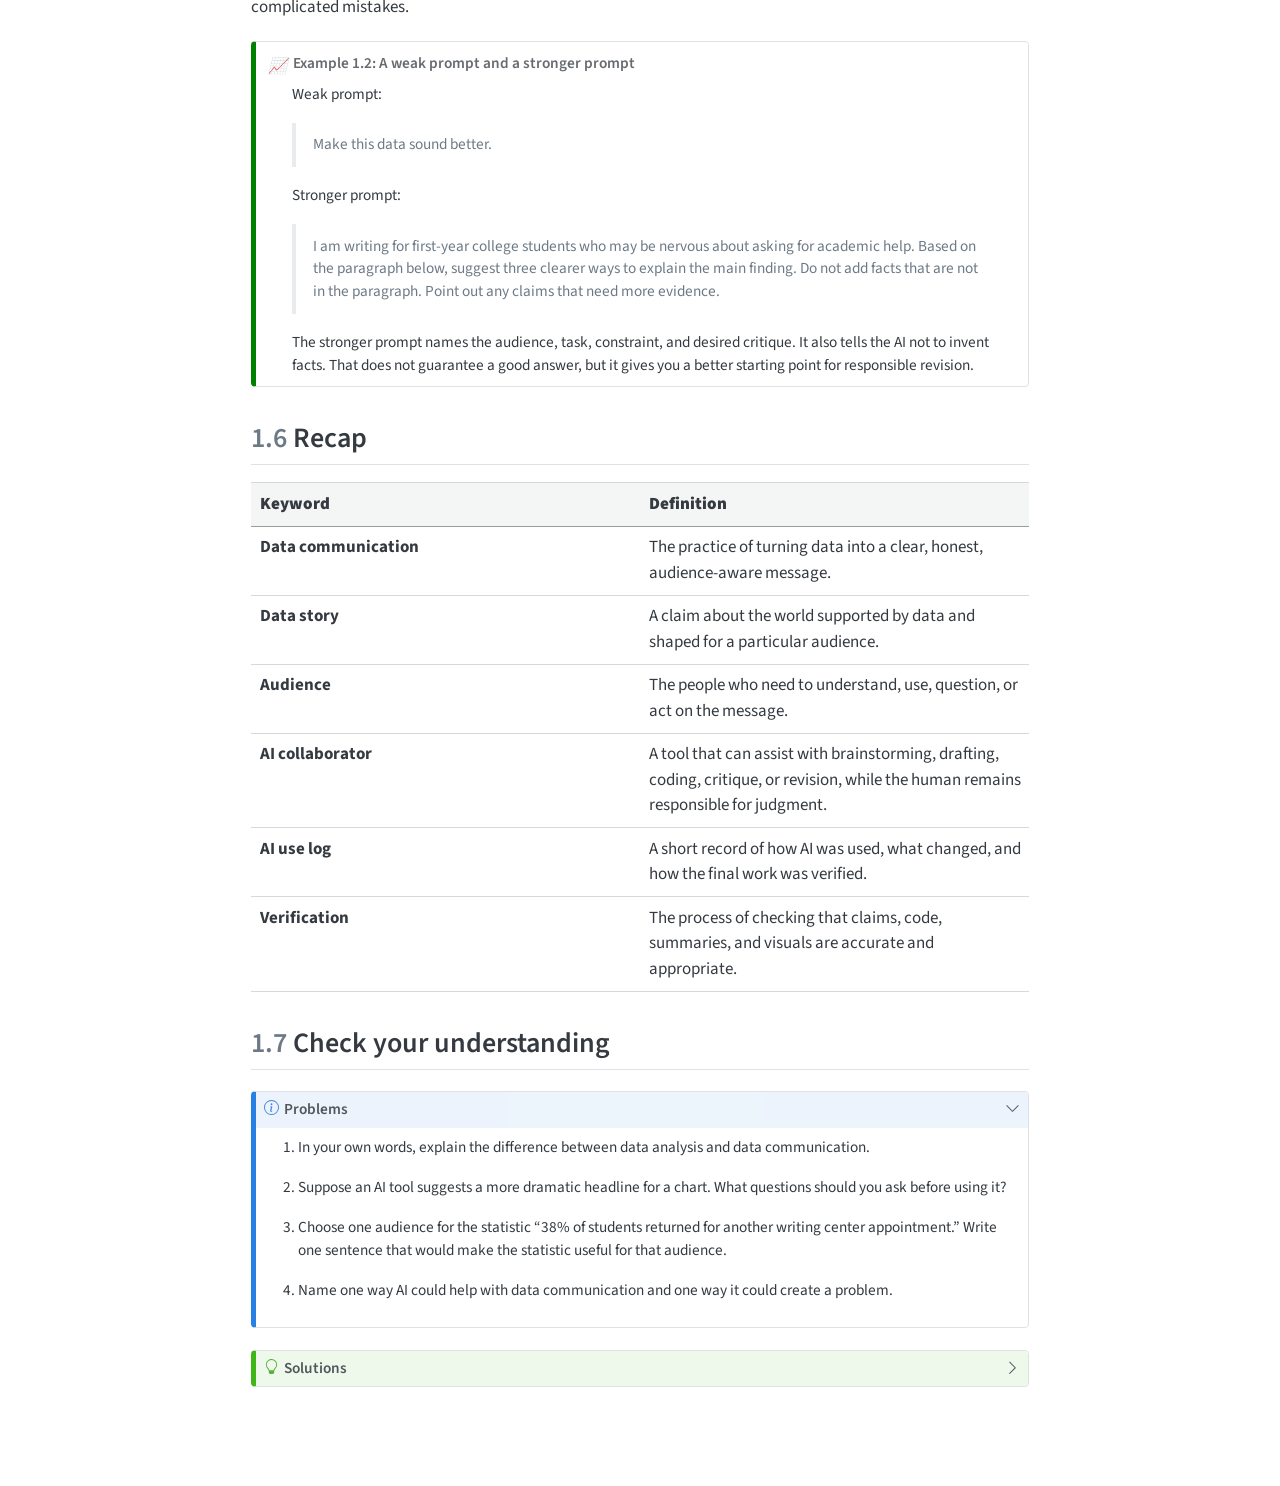
==== commit c7553510: "Add Day 10 mini-project drafting chapter" ====
--- a/docs/01.html
+++ b/docs/01.html
@@ -196,6 +196,12 @@
   <div class="sidebar-item-container"> 
   <a href="./09.html" class="sidebar-item-text sidebar-link">
  <span class="menu-text"><span class="chapter-number">9</span>&nbsp; <span class="chapter-title">Planning Mini-Project 1</span></span></a>
+  </div>
+</li>
+        <li class="sidebar-item">
+  <div class="sidebar-item-container"> 
+  <a href="./10.html" class="sidebar-item-text sidebar-link">
+ <span class="menu-text"><span class="chapter-number">10</span>&nbsp; <span class="chapter-title">Drafting Mini-Project 1</span></span></a>
   </div>
 </li>
     </ul>
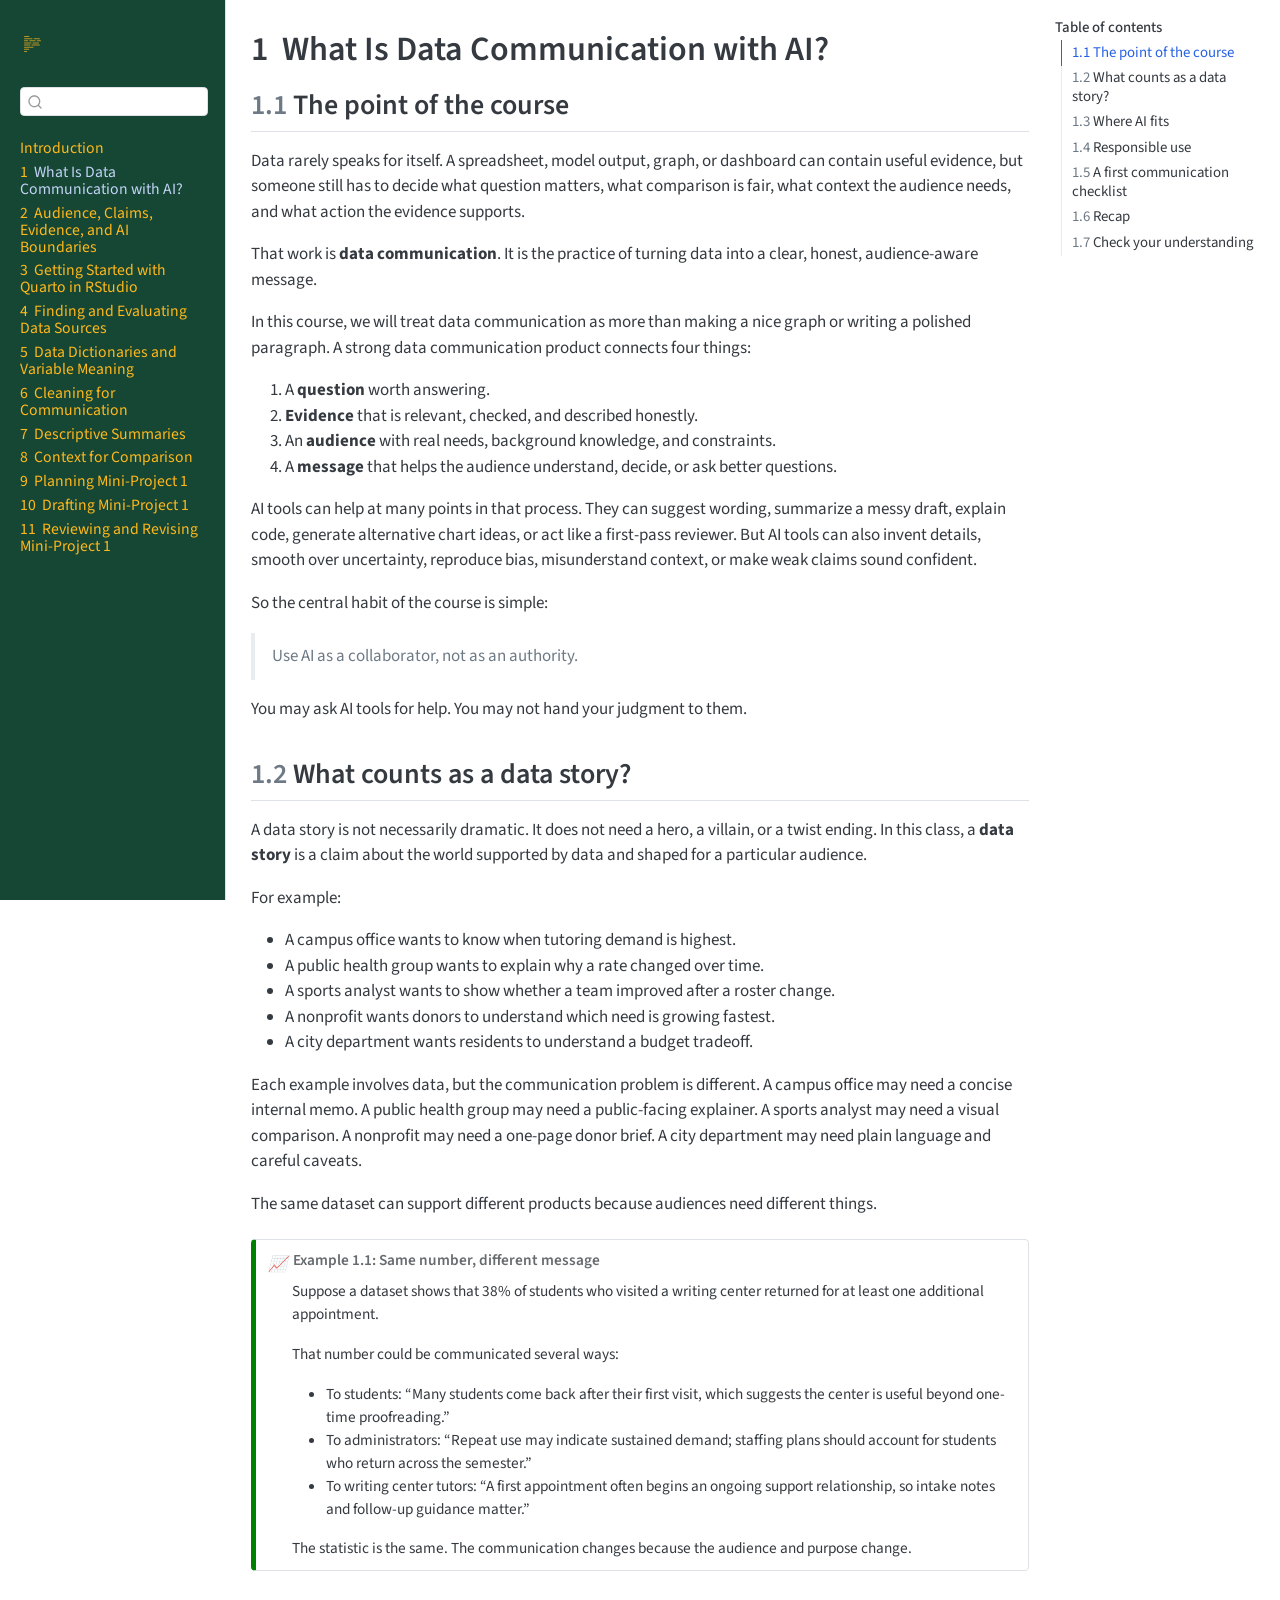
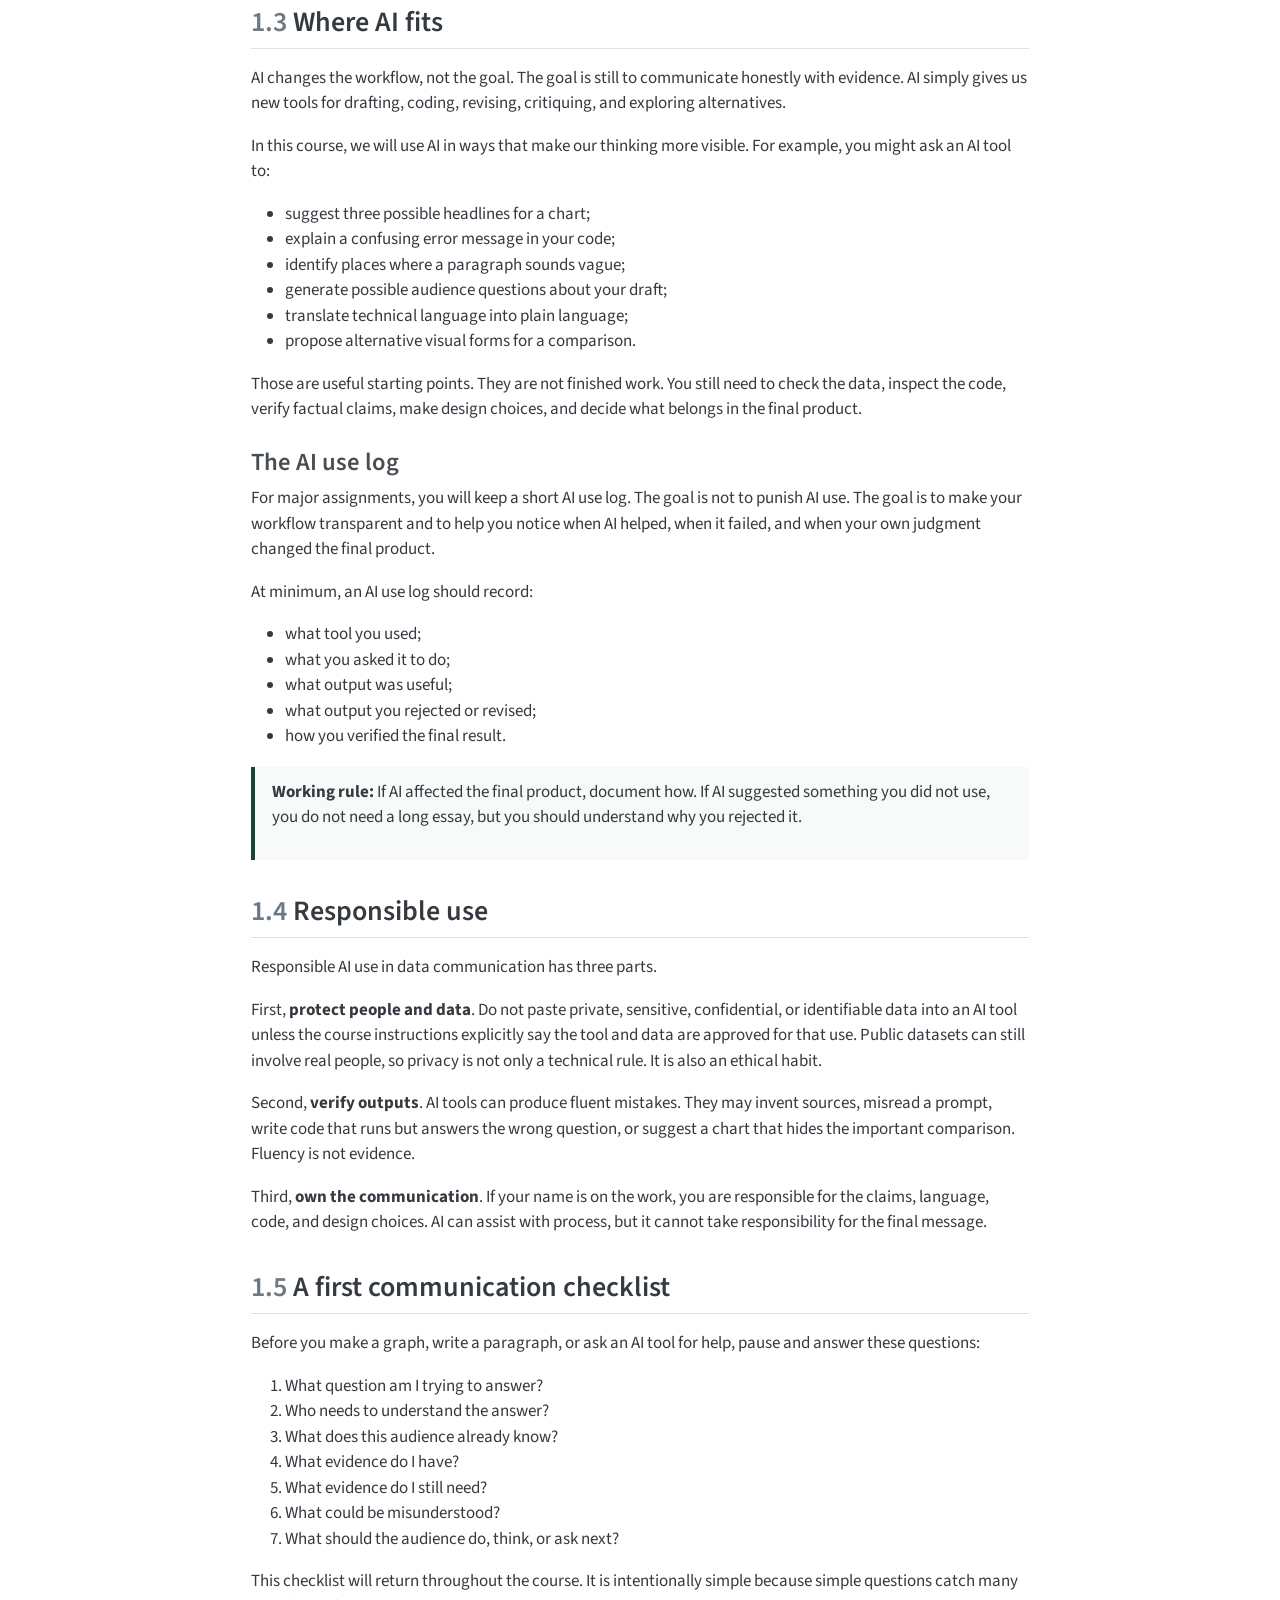
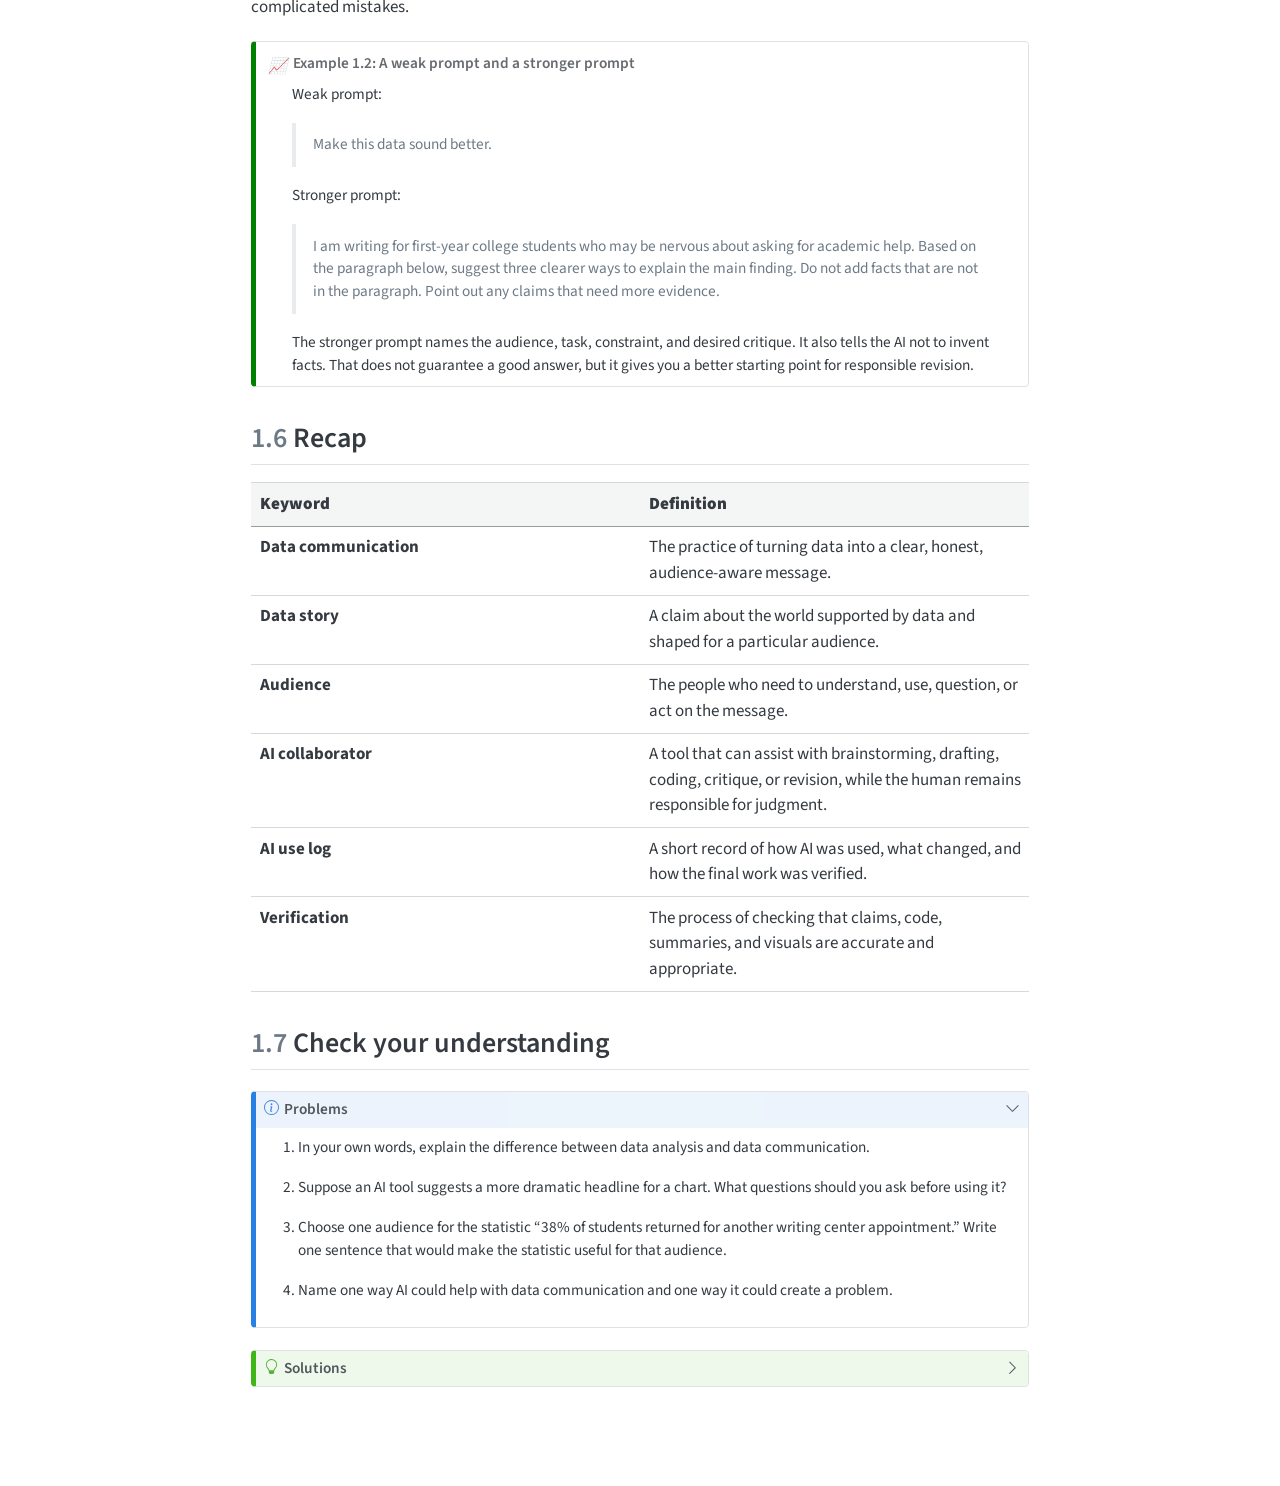
==== commit c7989ee8: "added 11" ====
--- a/docs/01.html
+++ b/docs/01.html
@@ -202,6 +202,12 @@
   <div class="sidebar-item-container"> 
   <a href="./10.html" class="sidebar-item-text sidebar-link">
  <span class="menu-text"><span class="chapter-number">10</span>&nbsp; <span class="chapter-title">Drafting Mini-Project 1</span></span></a>
+  </div>
+</li>
+        <li class="sidebar-item">
+  <div class="sidebar-item-container"> 
+  <a href="./11.html" class="sidebar-item-text sidebar-link">
+ <span class="menu-text"><span class="chapter-number">11</span>&nbsp; <span class="chapter-title">Reviewing and Revising Mini-Project 1</span></span></a>
   </div>
 </li>
     </ul>
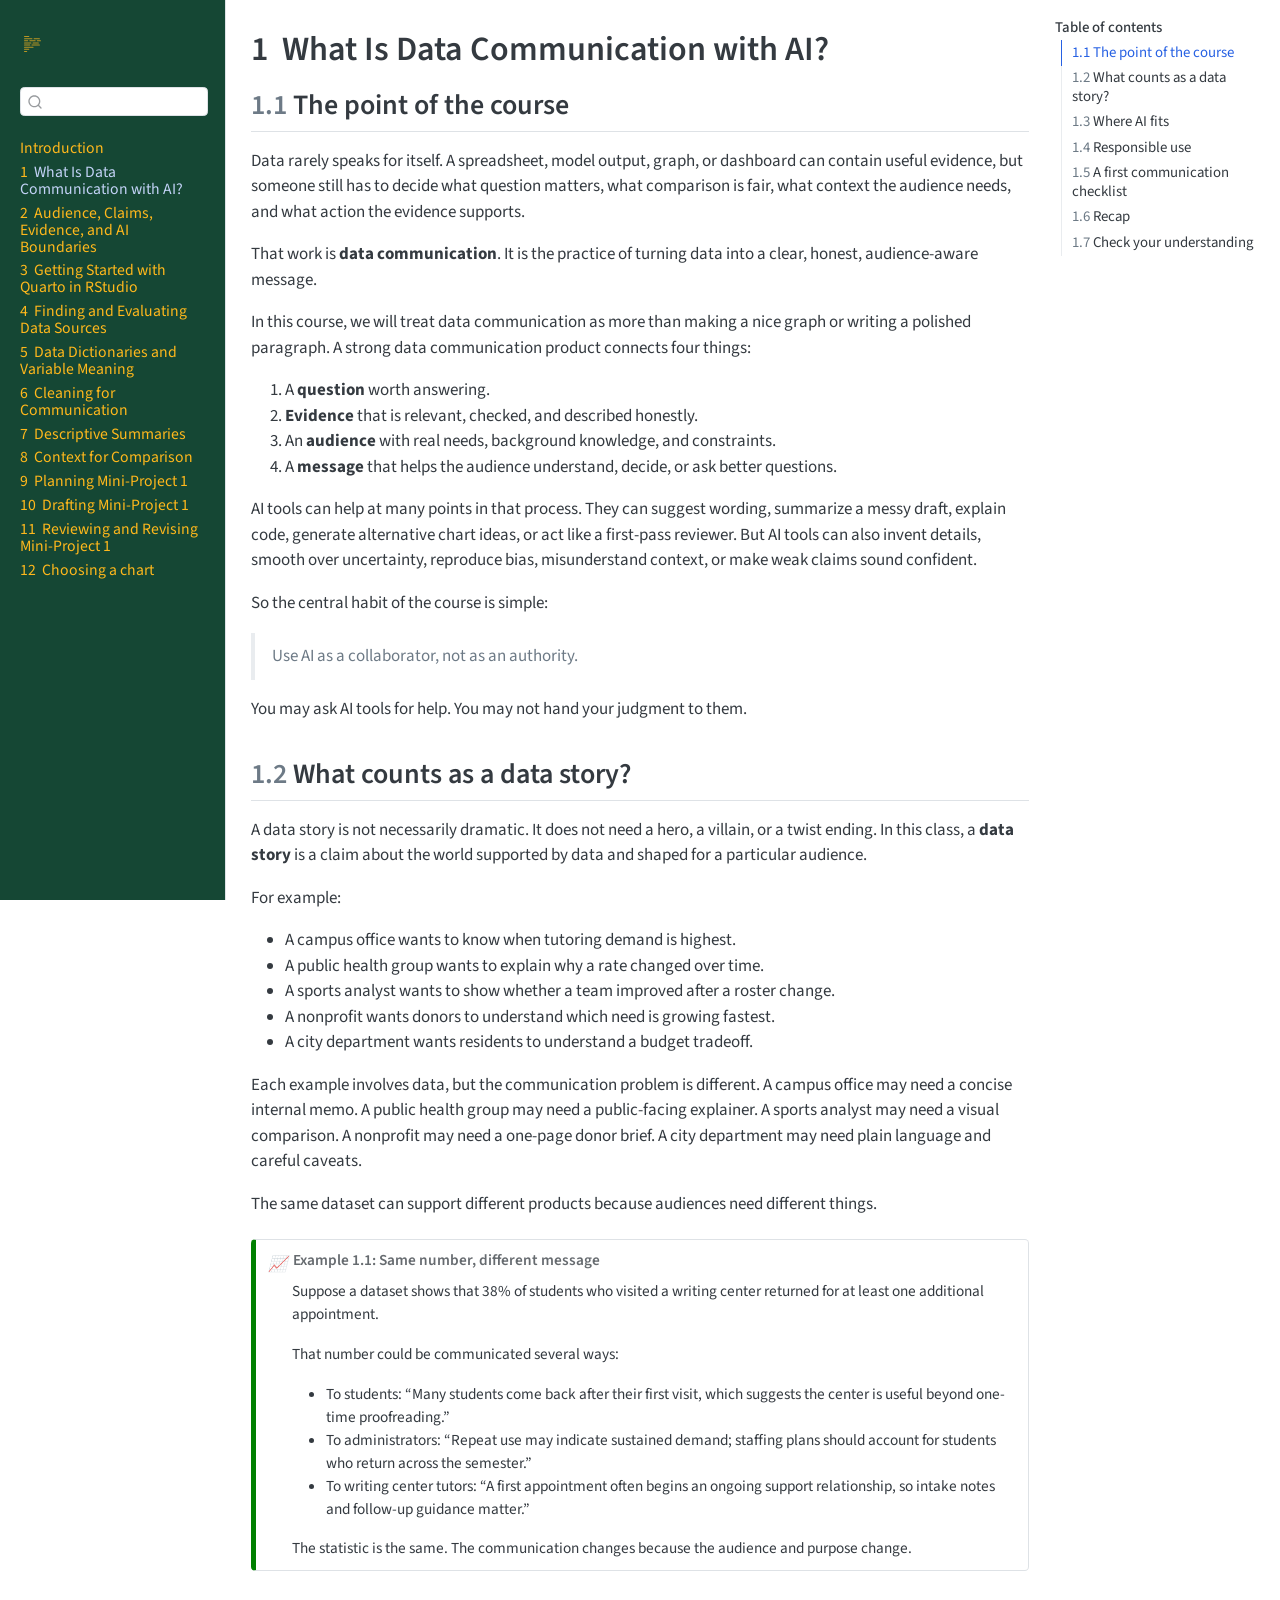
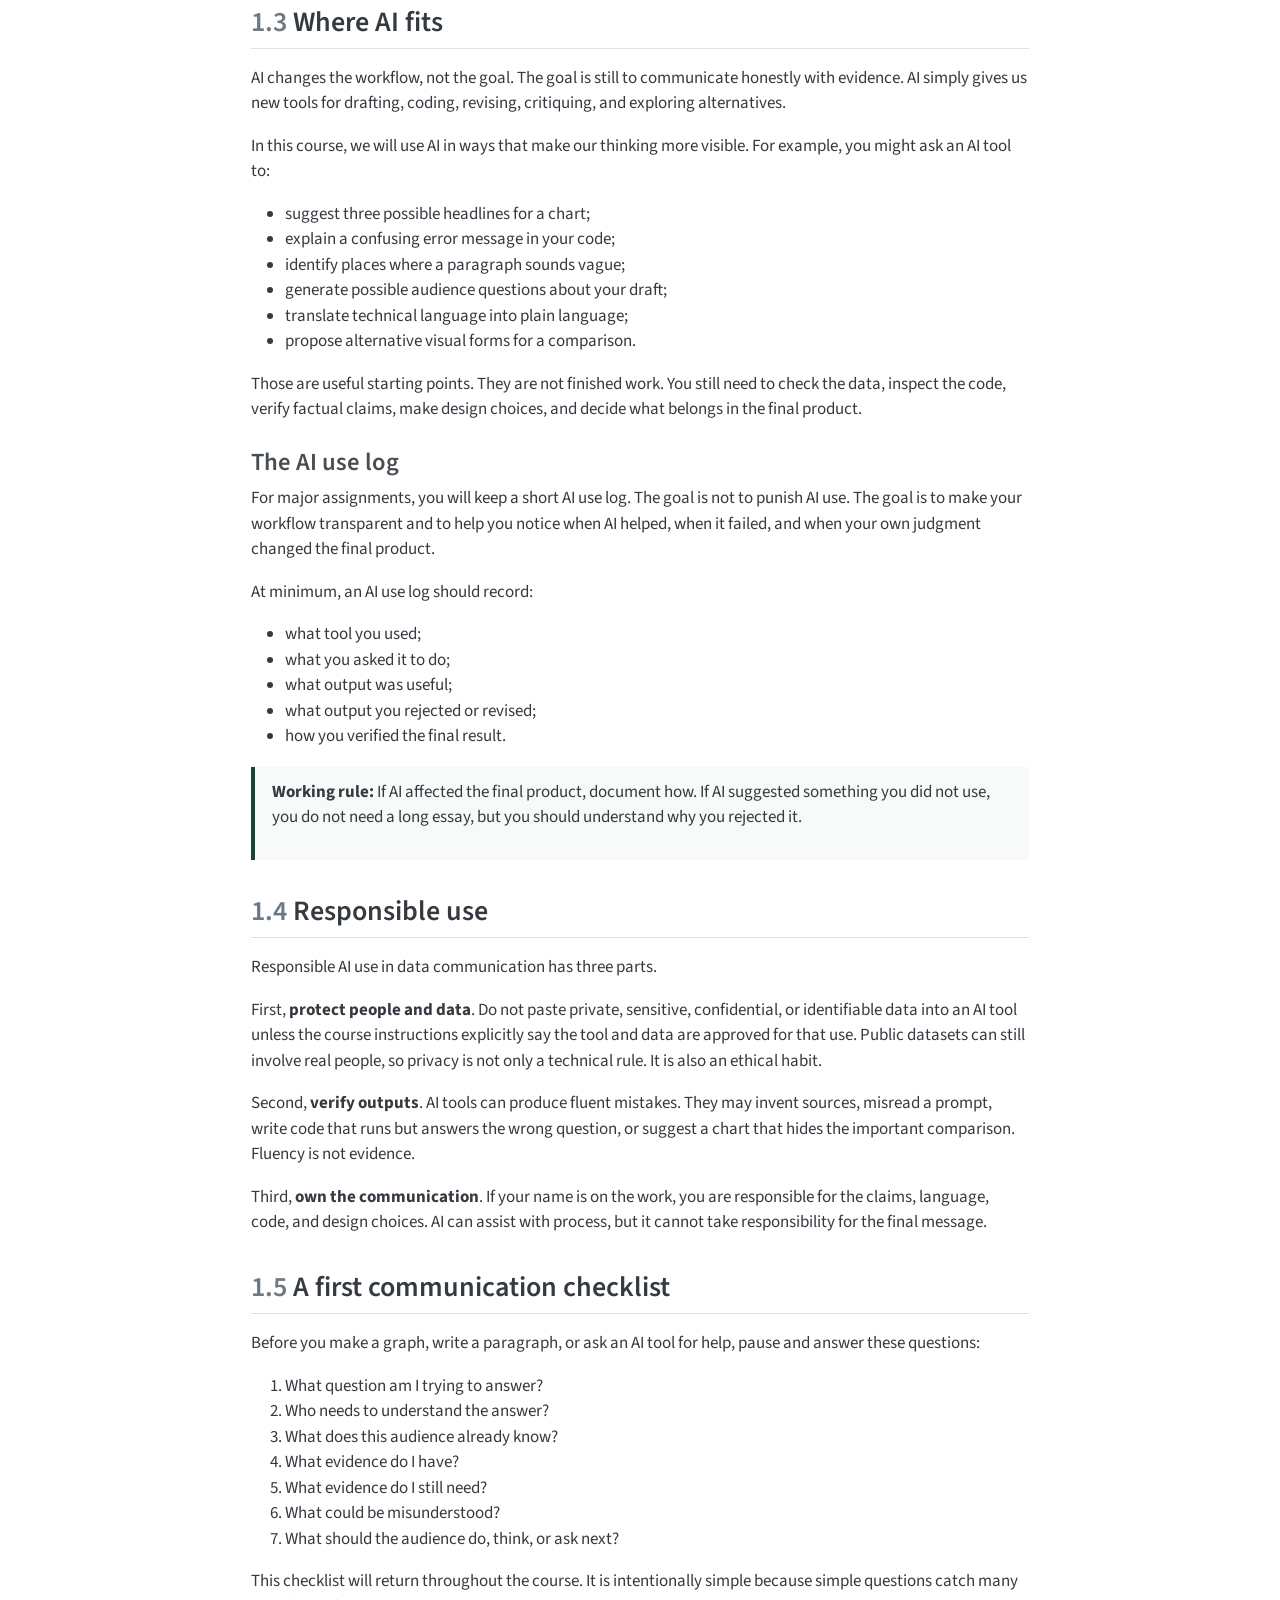
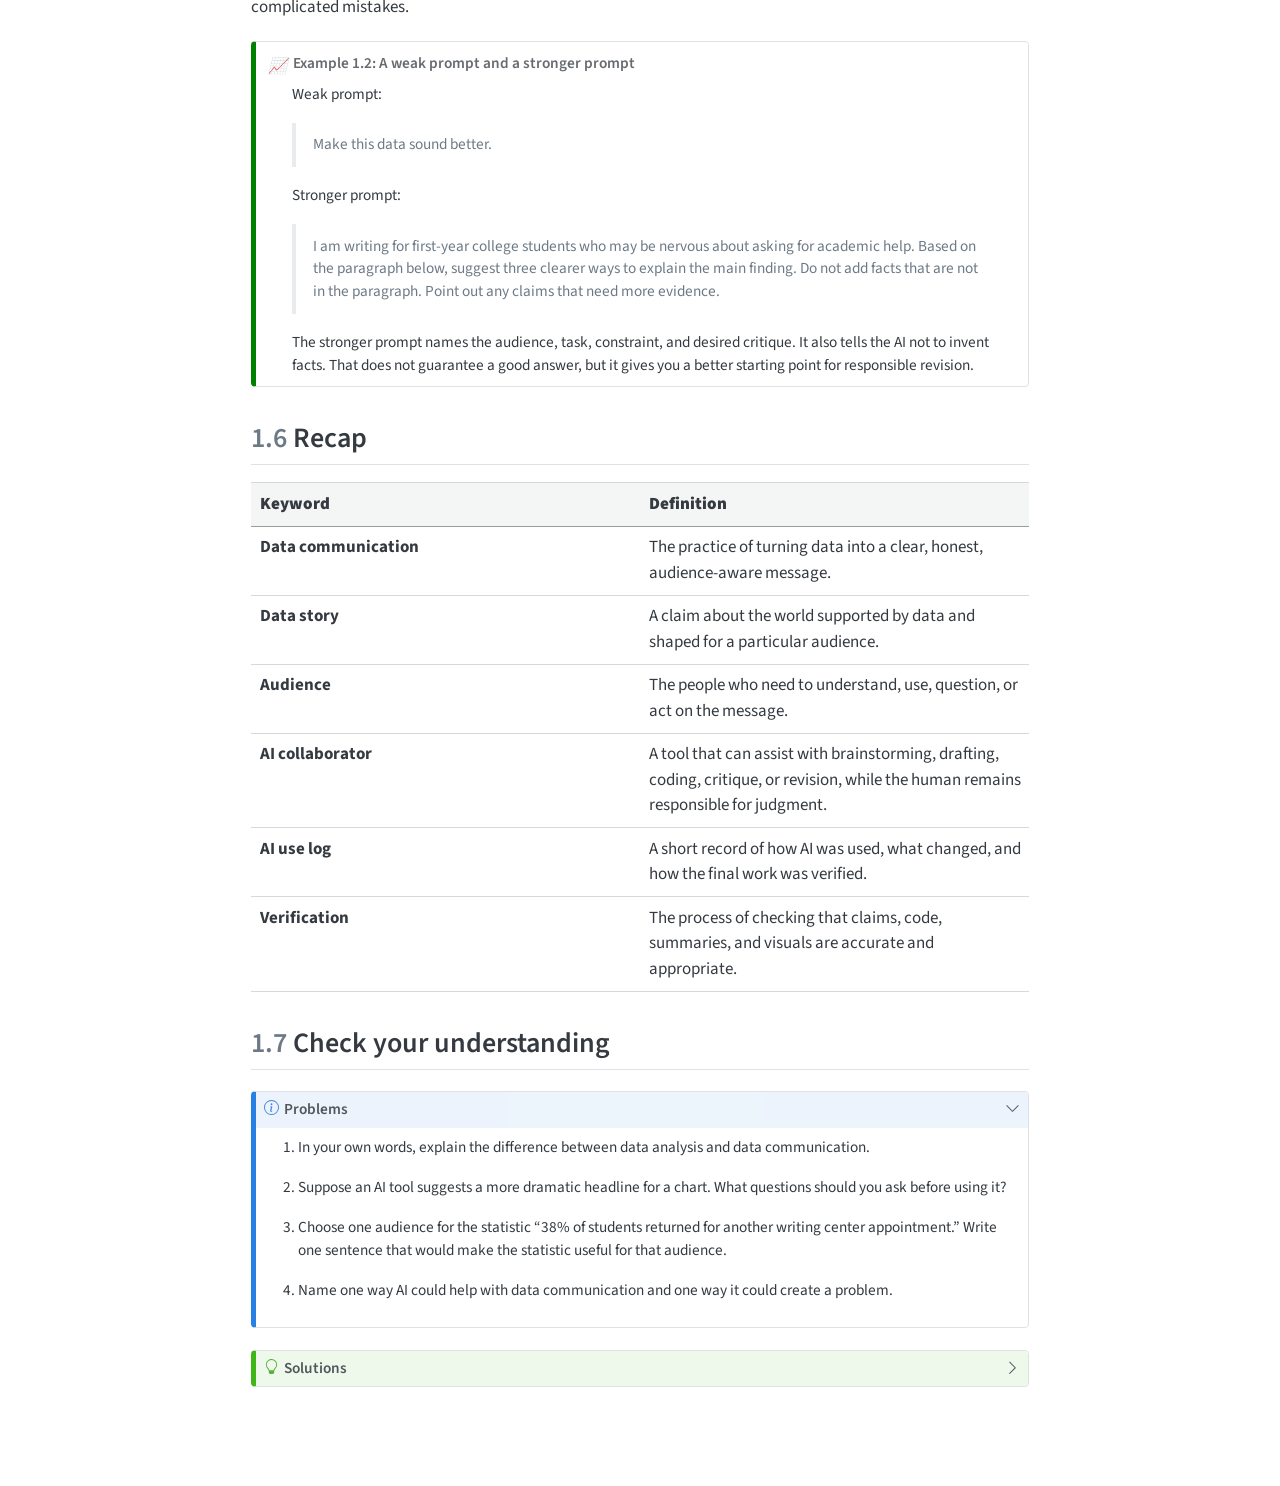
==== commit b2a77f20: "added 12" ====
--- a/docs/01.html
+++ b/docs/01.html
@@ -208,6 +208,12 @@
   <div class="sidebar-item-container"> 
   <a href="./11.html" class="sidebar-item-text sidebar-link">
  <span class="menu-text"><span class="chapter-number">11</span>&nbsp; <span class="chapter-title">Reviewing and Revising Mini-Project 1</span></span></a>
+  </div>
+</li>
+        <li class="sidebar-item">
+  <div class="sidebar-item-container"> 
+  <a href="./12.html" class="sidebar-item-text sidebar-link">
+ <span class="menu-text"><span class="chapter-number">12</span>&nbsp; <span class="chapter-title">Choosing a chart</span></span></a>
   </div>
 </li>
     </ul>
